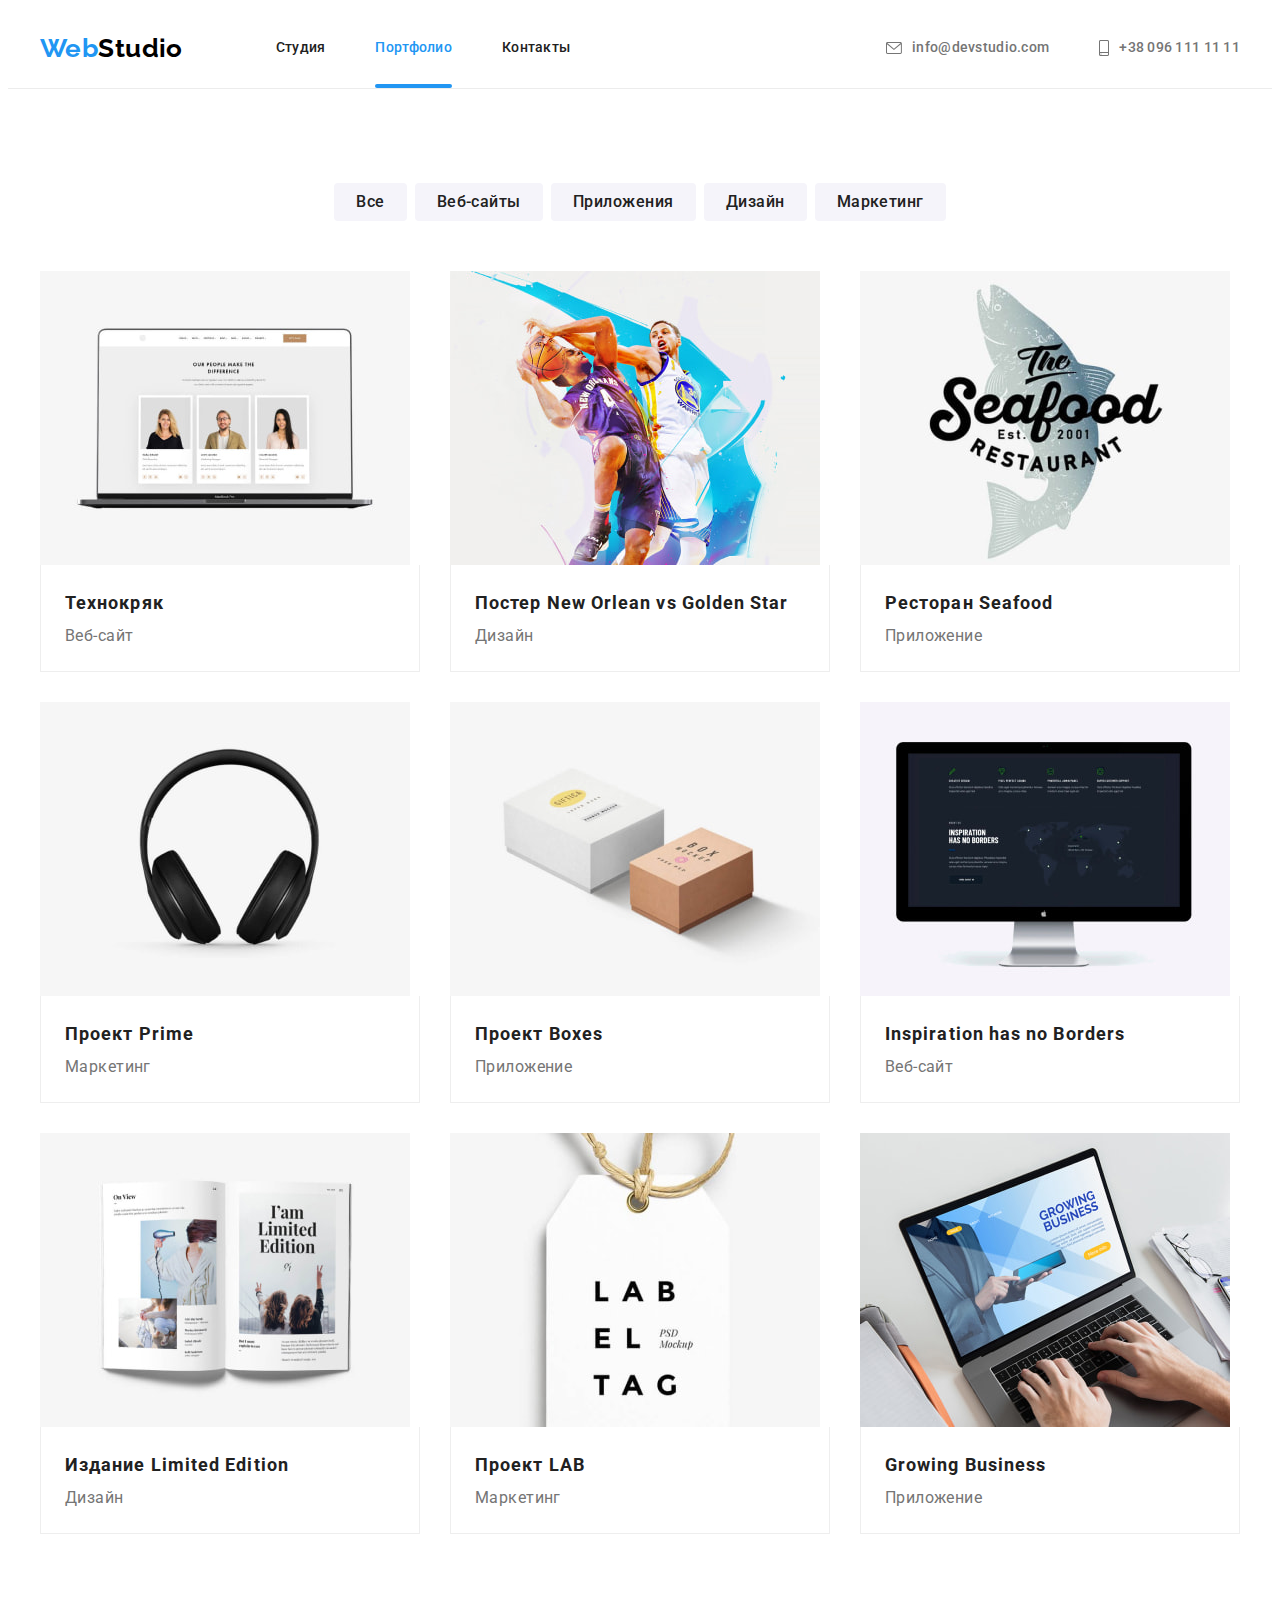
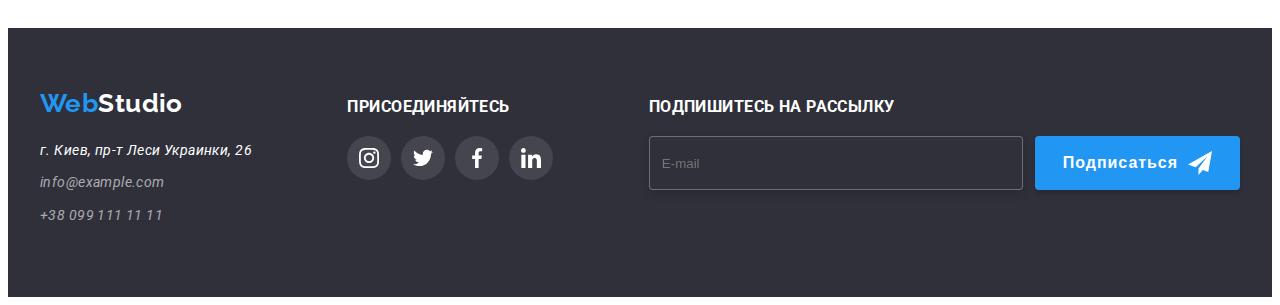
==== portfolio.html @ 922893bd "Initial commit" ====
<!DOCTYPE html>
<html lang="ru">
  <head>
    <meta charset="UTF-8" />
    <meta http-equiv="X-UA-Compatible" content="IE=edge" />
    <meta name="viewport" content="width=device-width, initial-scale=1.0" />
    <title>Портфолио</title>
    <link rel="preconnect" href="https://fonts.gstatic.com" />
    <link
      href="https://fonts.googleapis.com/css2?family=Raleway:wght@700&family=Roboto:wght@400;500;700;900&display=swap"
      rel="stylesheet"
    />
    <link
      rel="stylesheet"
      href="https://cdnjs.cloudflare.com/ajax/libs/modern-normalize/1.0.0/modern-normalize.css"
      integrity="sha512-Zx6MlUMKSVJoQ+83OwhdILe8cSEsCzfqThJd7J/VA2UrK6Ctj85p+xzqfyuNXE5B1k25uUdmJ2OzItbBy9GHAQ=="
      crossorigin="anonymous"
    />
    <link rel="stylesheet" href="./css/styles.css" />
  </head>
  <body>
    <!-- "Шапка страницы" -->
    <header>
      <div class="container header-box">
        <!-- Логотип компании с ссылкой на главную страницу -->
        <a class="logo-header" href="./index.html"
          ><span class="logo accent">Web</span>Studio</a
        >

        <!-- Список ссылок для навигации по сайту -->
        <nav class="main-nav">
          <ul class="site-nav list">
            <li class="nav-item">
              <a class="link" href="./index.html">Студия</a>
            </li>

            <li class="nav-item">
              <a class="link current" href="./portfolio.html">Портфолио</a>
            </li>

            <li class="nav-item"><a class="link" href="">Контакты</a></li>
          </ul>
        </nav>

        <!-- Контактные данные -->
        <div class="contacts-list">
          <a class="contacts link" href="mailto:info@devstudio.com">
            <svg class="icon-envelope">
              <use href="./img/icons.svg#envelope"></use>
            </svg>
            info@devstudio.com
          </a>
          <a class="contacts link" href="tel:+380961111111">
            <svg class="icon-smartphone">
              <use href="./img/icons.svg#smartphone"></use>
            </svg>
            +38 096 111 11 11
          </a>
        </div>
      </div>
    </header>
    <main>
      <section class="section">
        <div class="container">
          <!-- Кнопки фильтра работ -->
          <ul class="filter-button-list list">
            <li class="filter-button-item">
              <button class="filter-button" type="button">Все</button>
            </li>
            <li class="filter-button-item">
              <button class="filter-button" type="button">Веб-сайты</button>
            </li>
            <li class="filter-button-item">
              <button class="filter-button" type="button">Приложения</button>
            </li>
            <li class="filter-button-item">
              <button class="filter-button" type="button">Дизайн</button>
            </li>
            <li class="filter-button-item">
              <button class="filter-button" type="button">Маркетинг</button>
            </li>
          </ul>

          <!-- Примеры работ -->
          <ul class="example-list list">
            <li class="example-card">
              <a href="./" class="example-link">
                <div class="card-interactive">
                  <p class="card-text">
                    Технокряк это современная площадка распространения
                    коронавируса. Компании используют эту платформу для
                    цифрового шпионажа и атак на защищённые сервера конкурентов.
                  </p>
                  <img
                    src="./img/portfolio/img1.jpg"
                    alt="Веб-сайт"
                    width="370"
                  />
                </div>
                <div class="card-content">
                  <h2 class="example-name">Технокряк</h2>
                  <p class="example-type">Веб-сайт</p>
                </div>
              </a>
            </li>

            <li class="example-card">
              <a href="./" class="example-link">
                <div class="card-interactive">
                  <p class="card-text">
                    Технокряк это современная площадка распространения
                    коронавируса. Компании используют эту платформу для
                    цифрового шпионажа и атак на защищённые сервера конкурентов.
                  </p>
                  <img
                    src="./img/portfolio/img2.jpg"
                    alt="Дизайн"
                    width="370"
                  />
                </div>
                <div class="card-content">
                  <h2 class="example-name">Постер New Orlean vs Golden Star</h2>
                  <p class="example-type">Дизайн</p>
                </div>
              </a>
            </li>

            <li class="example-card">
              <a href="./" class="example-link">
                <div class="card-interactive">
                  <p class="card-text">
                    Технокряк это современная площадка распространения
                    коронавируса. Компании используют эту платформу для
                    цифрового шпионажа и атак на защищённые сервера конкурентов.
                  </p>
                  <img
                    src="./img/portfolio/img3.jpg"
                    alt="Приложение"
                    width="370"
                  />
                </div>
                <div class="card-content">
                  <h2 class="example-name">Ресторан Seafood</h2>
                  <p class="example-type">Приложение</p>
                </div>
              </a>
            </li>

            <li class="example-card">
              <a href="./" class="example-link">
                <div class="card-interactive">
                  <p class="card-text">
                    Технокряк это современная площадка распространения
                    коронавируса. Компании используют эту платформу для
                    цифрового шпионажа и атак на защищённые сервера конкурентов.
                  </p>
                  <img
                    src="./img/portfolio/img4.jpg"
                    alt="Маркетинг"
                    width="370"
                  />
                </div>
                <div class="card-content">
                  <h2 class="example-name">Проект Prime</h2>
                  <p class="example-type">Маркетинг</p>
                </div>
              </a>
            </li>

            <li class="example-card">
              <a href="./" class="example-link">
                <div class="card-interactive">
                  <p class="card-text">
                    Технокряк это современная площадка распространения
                    коронавируса. Компании используют эту платформу для
                    цифрового шпионажа и атак на защищённые сервера конкурентов.
                  </p>
                  <img
                    src="./img/portfolio/img5.jpg"
                    alt="Приложение"
                    width="370"
                  />
                </div>
                <div class="card-content">
                  <h2 class="example-name">Проект Boxes</h2>
                  <p class="example-type">Приложение</p>
                </div>
              </a>
            </li>

            <li class="example-card">
              <a href="./" class="example-link">
                <div class="card-interactive">
                  <p class="card-text">
                    Технокряк это современная площадка распространения
                    коронавируса. Компании используют эту платформу для
                    цифрового шпионажа и атак на защищённые сервера конкурентов.
                  </p>
                  <img
                    src="./img/portfolio/img6.jpg"
                    alt="Веб-сайт"
                    width="370"
                  />
                </div>
                <div class="card-content">
                  <h2 class="example-name">Inspiration has no Borders</h2>
                  <p class="example-type">Веб-сайт</p>
                </div>
              </a>
            </li>

            <li class="example-card">
              <a href="./" class="example-link">
                <div class="card-interactive">
                  <p class="card-text">
                    Технокряк это современная площадка распространения
                    коронавируса. Компании используют эту платформу для
                    цифрового шпионажа и атак на защищённые сервера конкурентов.
                  </p>
                  <img
                    src="./img/portfolio/img7.jpg"
                    alt="Дизайн"
                    width="370"
                  />
                </div>
                <div class="card-content">
                  <h2 class="example-name">Издание Limited Edition</h2>
                  <p class="example-type">Дизайн</p>
                </div>
              </a>
            </li>

            <li class="example-card">
              <a href="./" class="example-link">
                <div class="card-interactive">
                  <p class="card-text">
                    Технокряк это современная площадка распространения
                    коронавируса. Компании используют эту платформу для
                    цифрового шпионажа и атак на защищённые сервера конкурентов.
                  </p>
                  <img
                    src="./img/portfolio/img8.jpg"
                    alt="Маркетинг"
                    width="370"
                  />
                </div>
                <div class="card-content">
                  <h2 class="example-name">Проект LAB</h2>
                  <p class="example-type">Маркетинг</p>
                </div>
              </a>
            </li>

            <li class="example-card">
              <a href="./" class="example-link">
                <div class="card-interactive">
                  <p class="card-text">
                    Технокряк это современная площадка распространения
                    коронавируса. Компании используют эту платформу для
                    цифрового шпионажа и атак на защищённые сервера конкурентов.
                  </p>
                  <img
                    src="./img/portfolio/img9.jpg"
                    alt="Приложение"
                    width="370"
                  />
                </div>
                <div class="card-content">
                  <h2 class="example-name">Growing Business</h2>
                  <p class="example-type">Приложение</p>
                </div>
              </a>
            </li>
          </ul>
        </div>
      </section>
    </main>
    <footer class="footer-section">
      <div class="container footer-flex">
        <div class="about-us">
          <!-- Логотип компании с ссылкой на главную страницу -->
          <a class="logo-footer" href="/"
            ><span class="accent">Web</span>Studio</a
          >
          <!-- Адресс компании -->
          <address>
            <p class="footer-address">г. Киев, пр-т Леси Украинки, 26</p>
            <a class="footer-contacts link" href="mailto:info@example.com"
              >info@example.com</a
            >
            <a class="footer-contacts link" href="tel:+380991111111"
              >+38 099 111 11 11</a
            >
          </address>
        </div>
        <div class="join-us">
          <h3 class="footer-titles">Присоединяйтесь</h3>
          <ul class="social-contact list">
            <li class="social-contact-item">
              <a
                class="icon-join link"
                href="https://instagram.com"
                target="_blank"
              >
                <svg class="icon-social" width="20" height="20">
                  <use href="./img/icons.svg#instagram"></use>
                </svg>
              </a>
            </li>

            <li class="social-contact-item">
              <a
                class="icon-join link"
                href="https://twitter.com"
                target="_blank"
              >
                <svg class="icon-social" width="20" height="20">
                  <use href="./img/icons.svg#twitter"></use>
                </svg>
              </a>
            </li>

            <li class="social-contact-item">
              <a
                class="icon-join link"
                href="https://facebook.com"
                target="_blank"
              >
                <svg class="icon-social" width="20" height="20">
                  <use href="./img/icons.svg#facebook"></use>
                </svg>
              </a>
            </li>

            <li class="social-contact-item">
              <a
                class="icon-join link"
                href="https://linkedin.com"
                target="_blank"
              >
                <svg class="icon-social" width="20" height="20">
                  <use href="./img/icons.svg#linkedin"></use>
                </svg>
              </a>
            </li>
          </ul>
        </div>
        <div class="subscription">
          <h3 class="footer-titles">Подпишитесь на рассылку</h3>
          <form class="subscription-form" action="submit">
            <label class="subscription-label">
              <input
                class="subscription-input"
                type="email"
                name="subscription"
                placeholder="E-mail"
              />
            </label>
            <button class="subscription-btn" type="submit">
              Подписаться
              <svg class="subscription-btn-icon" width="24" height="24">
                <use href="./img/icons.svg#send"></use>
              </svg>
            </button>
          </form>
        </div>
      </div>
    </footer>
  </body>
</html>
---- css/styles.css ----
:root {
  --primary-text-color: #757575;
  --secondary-text-color: #212121;
  --main-white-color: #ffffff;
  --main-accent-color: #2196f3;
  --grey-color: #f5f4fa;
  --main-icon-color: #afb1b8;
}

* h1,
h2,
h3,
h4,
h5,
h6,
p,
ul {
  margin: 0;
  padding: 0;
}

img {
  display: block;
  max-width: 100%;
  height: auto;
}

header {
  border-bottom: 1px solid #ececec;
}

body {
  background-color: var(--main-white-color);
  color: var(--primary-text-color);

  font-family: Roboto, sans-serif;
  font-size: 14px;
  line-height: 1.71;
  letter-spacing: 0.03em;
}

.list {
  list-style: none;
}

/* Standart section paddings */
.section {
  padding-top: 94px;
  padding-bottom: 94px;
}

/* Container */

.container {
  margin-left: auto;
  margin-right: auto;
  width: 1200px;
  padding-left: 15px;
  padding-right: 15px;
}

.container.header-box {
  display: flex;
  flex-wrap: wrap;
}

/* Logo */
.logo-header {
  align-self: center;

  color: #000000;
  font-family: Raleway, sans-serif;
  font-weight: 700;
  font-size: 26px;
  line-height: 1.19;

  text-decoration: none;
}
.accent {
  color: var(--main-accent-color);
}

/* Navigation section */
.site-nav .link.current {
  color: var(--main-accent-color);
}

.nav-item {
  position: relative;
}

.current::after {
  content: "";
  position: absolute;
  bottom: 0;
  left: 0;

  width: 100%;
  height: 4px;
  border-radius: 2px;
  background-color: var(--main-accent-color);
}

.main-nav {
  margin-left: 93px;
  align-self: center;
}

.site-nav {
  display: flex;
}

.site-nav .link {
  display: inline-block;
  padding-top: 32px;
  padding-bottom: 32px;

  color: var(--secondary-text-color);
  font-weight: 500;
  line-height: 1.14;
  letter-spacing: 0.02em;
  text-decoration: none;

  transition: color 250ms cubic-bezier(0.4, 0, 0.2, 1);
}

.nav-item:nth-child(-n + 2) {
  margin-right: 50px;
}

.contacts-list {
  display: inline-flex;
  align-self: center;
  margin-left: auto;
}

.contacts-list .link + .link {
  margin-left: 50px;
}

.contacts {
  display: inline-flex;
  align-items: center;

  color: var(--primary-text-color);
  font-weight: 500;
  line-height: 1.14;
  letter-spacing: 0.02em;

  text-decoration: none;

  transition: color 250ms cubic-bezier(0.4, 0, 0.2, 1);
}

.link:hover,
.link:focus {
  color: var(--main-accent-color);
}

.icon-envelope {
  height: 12px;
  width: 16px;
  margin-right: 10px;
  fill: currentColor;
}

.icon-envelope:hover,
.icon-envelope:focus {
  fill: currentColor;
}

.icon-smartphone {
  height: 16px;
  width: 10px;
  margin-right: 10px;
  fill: currentColor;
}

.icon-smartphone:hover,
.icon-smartphone:focus {
  fill: currentColor;
}

/* Герой */
.hero {
  background-color: #2f303a;
  text-align: center;
  padding-top: 200px;
  padding-bottom: 200px;
  margin-left: auto;
  margin-right: auto;

  background-repeat: no-repeat;
  background-position: center;
  width: 1600px;
  height: 600px;
  background-image: linear-gradient(
      to right,
      rgba(47, 48, 58, 0.4),
      rgba(47, 48, 58, 0.4)
    ),
    url(../img/hero.jpg);
}

.hero-title {
  color: var(--main-white-color);
  font-weight: 900;
  font-size: 44px;
  line-height: 1.36;
  letter-spacing: 0.06em;
  text-transform: uppercase;
}

.hero-button {
  margin-top: 30px;
  padding: 10px 32px;
  border-radius: 4px;
  border-style: hidden;

  font-family: Roboto, sans-serif;
  background-color: var(--main-accent-color);
  color: var(--main-white-color);
  font-weight: 700;
  font-size: 16px;
  line-height: 1.87;
  letter-spacing: 0.06em;

  transition: color 250ms cubic-bezier(0.4, 0, 0.2, 1);
}

.hero-button:hover,
.hero-button:focus {
  color: #000000;
  cursor: pointer;
}

/* Особенности */

.icon-features {
  display: block;
  padding: 25px 100px;
  margin-bottom: 30px;
  width: 270px;
  height: 120px;
  background-color: var(--grey-color);
  border-radius: 4px;
}

.features-list.list {
  display: flex;
}

.features-item {
  width: 270px;
}

.features-item:not(:nth-child(4n)) {
  margin-right: 30px;
}

.features-title {
  margin-bottom: 10px;
  color: var(--secondary-text-color);
  font-weight: 700;
  line-height: 1.14;
  text-transform: uppercase;
}

/* Чем мы занимаемся */

.our-work-section {
  padding-top: 0;
}

.secondary-titles {
  margin-bottom: 50px;
  color: var(--secondary-text-color);
  font-weight: 700;
  font-size: 36px;
  line-height: 1.17;

  text-align: center;
}

.our-work-list {
  display: flex;
  justify-content: center;
}

.our-work-item:not(:nth-child(3n)) {
  margin-right: 30px;
}

.our-work-item {
  position: relative;
}

.our-work-title {
  position: absolute;
  bottom: 0;
  left: 0;

  padding: 27px 0;
  width: 100%;
  height: 70px;
  background: rgba(47, 48, 58, 0.8);

  font-weight: 700;
  line-height: 1.14;
  text-align: center;
  text-transform: uppercase;
  color: var(--main-white-color);
}

/* Наша команда */

.our-team-section {
  background-color: #f5f4fa;
}

.our-team-title {
  margin-bottom: 50px;
}

.our-team-list.list {
  display: flex;
  flex-wrap: wrap;
}

.our-team-item {
  background-color: var(--main-white-color);
  padding-bottom: 30px;
  border-radius: 4px;

  box-shadow: 0px 1px 3px rgba(0, 0, 0, 0.12), 0px 1px 1px rgba(0, 0, 0, 0.14),
    0px 2px 1px rgba(0, 0, 0, 0.2);
  border-radius: 0px 0px 4px 4px;
}

.our-team-item:nth-child(-n + 3) {
  margin-right: 30px;
}

.our-team-name {
  margin-top: 30px;
  margin-bottom: 10px;

  color: var(--secondary-text-color);
  font-weight: 500;
  font-size: 16px;
  line-height: 1.19;

  text-align: center;
}

.our-team-position {
  margin-bottom: 16px;

  font-size: 16px;
  line-height: 1.19;

  text-align: center;
}

.social-contact.list {
  display: flex;
  justify-content: center;
}

.social-contact-item:nth-child(-n + 3) {
  margin-right: 10px;
}

.link-icon {
  display: flex;
  justify-content: center;
  align-items: center;

  fill: var(--main-icon-color);
  height: 44px;
  width: 44px;
  border-radius: 50%;
  border: hidden;

  transition: background-color 250ms cubic-bezier(0.4, 0, 0.2, 1),
    fill 250ms cubic-bezier(0.4, 0, 0.2, 1);
}

.link-icon:hover,
.link-icon:focus {
  background-color: var(--main-accent-color);
  fill: var(--main-white-color);
}

/* Our clients section */
.clients.list {
  display: flex;
}

.company-item:nth-child(-n + 5) {
  margin-right: 30px;
}

.company.link {
  display: flex;
  justify-content: center;
  align-items: center;

  width: 170px;
  height: 72px;
  fill: var(--main-icon-color);

  border: 1px solid var(--main-icon-color);
  border-radius: 4px;

  transition: border-color 250ms cubic-bezier(0.4, 0, 0.2, 1),
    fill 250ms cubic-bezier(0.4, 0, 0.2, 1);
}

.company.link:hover,
.company.link:focus {
  border-color: var(--main-accent-color);
  fill: var(--main-accent-color);
}

/* Footer section */

footer {
  background-color: #2f303a;
}

.footer-section {
  padding-top: 60px;
  padding-bottom: 60px;
}

.footer-flex {
  display: flex;
  justify-content: space-between;
  align-items: baseline;
}

.logo-footer {
  display: block;
  margin-bottom: 20px;

  color: var(--main-white-color);
  font-family: Raleway;
  font-weight: 700;
  font-size: 26px;
  line-height: 1.19;

  text-decoration: none;
}

.footer-address {
  display: inline-block;
  margin-bottom: 9px;

  color: var(--main-white-color);
}

.footer-contacts {
  display: block;
  margin-bottom: 9px;
  color: rgba(255, 255, 255, 0.6);
  text-decoration: none;
}

.footer-contacts:hover,
.footer-contacts:focus {
  color: var(--main-white-color);
}

/* JOIN US SECTION */

.footer-titles {
  margin-bottom: 20px;

  font-weight: 700;
  line-height: 1.14;
  text-transform: uppercase;

  color: var(--main-white-color);
}

.icon-join {
  display: flex;
  justify-content: center;
  align-items: center;

  fill: var(--main-white-color);
  background-color: rgba(255, 255, 255, 0.1);
  width: 44px;
  height: 44px;
  border-radius: 50%;
  border: hidden;

  transition: background-color 250ms cubic-bezier(0.4, 0, 0.2, 1);
}

.icon-join:hover,
.icon-join:focus {
  background-color: var(--main-accent-color);
}

/* SUBSCRIPTION SECTION */

.subscription-form {
  display: flex;
}

.subscription-input {
  margin-right: 12px;
  padding-left: 12px;
  background-color: #2f303a;
  border: 1px solid rgba(255, 255, 255, 0.3);
  filter: drop-shadow(0px 4px 4px rgba(0, 0, 0, 0.15));
  border-radius: 4px;
  width: 358px;
  height: 50px;
  color: var(--main-white-color);
}

.subscription-btn {
  background-color: var(--main-accent-color);
  padding: 10px 28px;

  box-shadow: 0px 4px 4px rgba(0, 0, 0, 0.15);
  border-radius: 4px;
  border: none;

  font-weight: 700;
  font-size: 16px;
  line-height: 1.87;

  display: flex;
  align-items: center;
  text-align: center;
  letter-spacing: 0.06em;
  color: var(--main-white-color);
  cursor: pointer;
}

.subscription-btn-icon {
  margin-left: 10px;
}

/* BACKDROP */

.backdrop.is-hidden {
  visibility: hidden;
  opacity: 0;
  pointer-events: none;
}

.backdrop {
  position: fixed;
  top: 0;
  left: 0;
  width: 100%;
  height: 100%;
  background-color: rgba(0, 0, 0, 0.2);
  transition: opacity 250ms linear;
}

.modal {
  position: absolute;
  top: 50%;
  left: 50%;
  transform: translate(-50%, -50%) scale(1);
  transition: transform 250ms linear;

  min-width: 528px;
  min-height: 581px;
  background-color: var(--main-white-color);

  padding: 40px;
}

.backdrop.is-hidden .modal {
  transform: translate(-50%, -50%) scale(0.4);
}

.form-title {
  color: var(--secondary-text-color);
  font-weight: 700;
  font-size: 20px;
  line-height: 1.15;
  text-align: center;
  margin-bottom: 12px;
}

/* CLOSE ICON */
.modal-close {
  position: absolute;
  right: 8px;
  top: 8px;

  padding: 0;
  display: block;
  box-sizing: border-box;
  width: 30px;
  height: 30px;

  border: 1px solid rgba(0, 0, 0, 0.1);
  border-radius: 50%;
  background-color: var(--main-white-color);
  cursor: pointer;
}

.icon-close {
  display: inline-flex;
  position: relative;
  width: 18px;
  height: 18px;
  top: 2px;
}

.modal-close:focus .icon-close,
.modal-close:hover .icon-close {
  fill: var(--main-accent-color);
  transition: fill 250ms cubic-bezier(0.4, 0, 0.2, 1);
}

/* FORM FIELDS */
.form-field {
  margin-bottom: 20px;
}

.form-input {
  position: relative;
}

.form-label {
  display: block;
  margin-bottom: 4px;

  font-size: 12px;
  line-height: 1.17;

  letter-spacing: 0.01em;
}

.form-icon {
  position: absolute;
  width: 18px;
  height: 18px;
  top: 50%;
  left: 12px;
  transform: translateY(-50%);
  fill: var(--secondary-text-color);
  transition: fill 250ms cubic-bezier(0.4, 0, 0.2, 1);
}

.form-input > .input {
  width: 100%;
  height: 40px;
  padding-left: 42px;
  border: 1px solid rgba(33, 33, 33, 0.2);
  box-sizing: border-box;
  border-radius: 4px;
  transition: border 250ms cubic-bezier(0.4, 0, 0.2, 1);
}

.form-input > .input:focus-within {
  border: 1px solid var(--main-accent-color);
  outline: none;
}

.form-input:focus-within .form-icon {
  fill: var(--main-accent-color);
}

.comment-input {
  resize: none;
  border: 1px solid rgba(33, 33, 33, 0.2);
  box-sizing: border-box;
  border-radius: 4px;
  padding: 12px 16px;
  transition: border 250ms cubic-bezier(0.4, 0, 0.2, 1);
}

.comment-input:focus-within {
  border: 1px solid var(--main-accent-color);
  outline: none;
}

/* AGREEMENT FIELD */

.agreement-link {
  color: var(--main-accent-color);
}

.agreement-field {
  position: relative;
  margin-bottom: 30px;
  padding-left: 42px;
}

.agreement-label {
  position: relative;
}

.agreement-input {
  position: absolute;
  overflow: hidden;
  clip: rect(0 0 0 0);
  width: 16px;
  height: 15px;
}

.agreement-icon {
  display: block;
  box-sizing: border-box;
  position: absolute;
  top: 0;
  left: -25px;
  fill: var(--main-white-color);
  stroke: var(--main-white-color);
  width: 16px;
  height: 15px;
  border: 2px solid var(--secondary-text-color);
  border-radius: 4px;
  transition: border-color 250ms cubic-bezier(0.4, 0, 0.2, 1),
    background-color 250ms cubic-bezier(0.4, 0, 0.2, 1);
}

.agreement-input:checked + .agreement-icon {
  border-color: var(--main-accent-color);
  background-color: var(--main-accent-color);
}

/* SUBMIT BUTTON */
.submit {
  padding: 10px 55px;
  font-weight: bold;
  font-size: 16px;
  line-height: 1.87;
  color: var(--main-white-color);
  background-color: var(--main-accent-color);
  cursor: pointer;

  display: flex;
  align-items: center;
  text-align: center;
  letter-spacing: 0.06em;

  box-shadow: 0px 4px 4px rgba(0, 0, 0, 0.15);
  border-radius: 4px;
  border: hidden;
}

.submit-btn {
  display: flex;
  justify-content: center;
}
/* -------------------------Страница портфолио------------------------------ */

/* Кнопки фильтра работ */

.filter-button-list {
  display: flex;
  justify-content: center;
  margin-bottom: 50px;
}

.filter-button {
  padding: 6px 22px;

  font-family: Roboto, sans-serif;
  color: var(--secondary-text-color);
  background-color: var(--grey-color);
  font-weight: 500;
  font-size: 16px;
  line-height: 1.62;
  letter-spacing: 0.03em;

  text-align: center;
  cursor: pointer;
  border-radius: 4px;
  border-style: hidden;

  transition: color 250ms cubic-bezier(0.4, 0, 0.2, 1),
    background-color 250ms cubic-bezier(0.4, 0, 0.2, 1),
    box-shadow 250ms cubic-bezier(0.4, 0, 0.2, 1);
}

.filter-button-item:not(:nth-child(5n)) {
  margin-right: 8px;
}

.filter-button:hover,
.filter-button:focus {
  color: var(--main-white-color);
  background-color: var(--main-accent-color);
  box-shadow: 0px 3px 1px rgba(0, 0, 0, 0.1), 0px 1px 2px rgba(0, 0, 0, 0.08),
    0px 2px 2px rgba(0, 0, 0, 0.12);
}

/* Примеры работ */

.example-list {
  display: flex;
  flex-wrap: wrap;

  margin-right: -30px;
  margin-bottom: -30px;
}

.example-card {
  flex-basis: calc(100% / 3 - 30px);

  margin-right: 30px;
  margin-bottom: 30px;

  transition: box-shadow 250ms cubic-bezier(0.4, 0, 0.2, 1);
}

.example-card:hover,
.example-card:focus {
  box-shadow: 0px 1px 1px rgba(0, 0, 0, 0.12), 0px 4px 4px rgba(0, 0, 0, 0.06),
    1px 4px 6px rgba(0, 0, 0, 0.16);
}

.example-card:hover .card-text,
.example-card:focus .card-text {
  transform: translateY(0);
}

.example-link {
  text-decoration: none;
}

.card-interactive {
  position: relative;
  bottom: 0;
  left: 0;

  overflow: hidden;
  opacity: 1;
}

.card-text {
  position: absolute;
  transform: translateY(100%);
  transition: transform 250ms cubic-bezier(0.4, 0, 0.2, 1);

  width: 100%;
  height: 100%;
  padding: 63px 24px;
  background-color: rgba(33, 150, 243, 0.9);

  font-size: 18px;
  line-height: 1.56;
  color: var(--main-white-color);
}

.card-content {
  padding: 20px 24px;
  border-right: 1px solid #eeeeee;
  border-left: 1px solid #eeeeee;
  border-bottom: 1px solid #eeeeee;
}

.example-name {
  color: var(--secondary-text-color);
  font-weight: 700;
  font-size: 18px;
  line-height: 2;
  letter-spacing: 0.06em;
}

.example-type {
  font-size: 16px;
  line-height: 1.87;
  color: var(--primary-text-color);
}
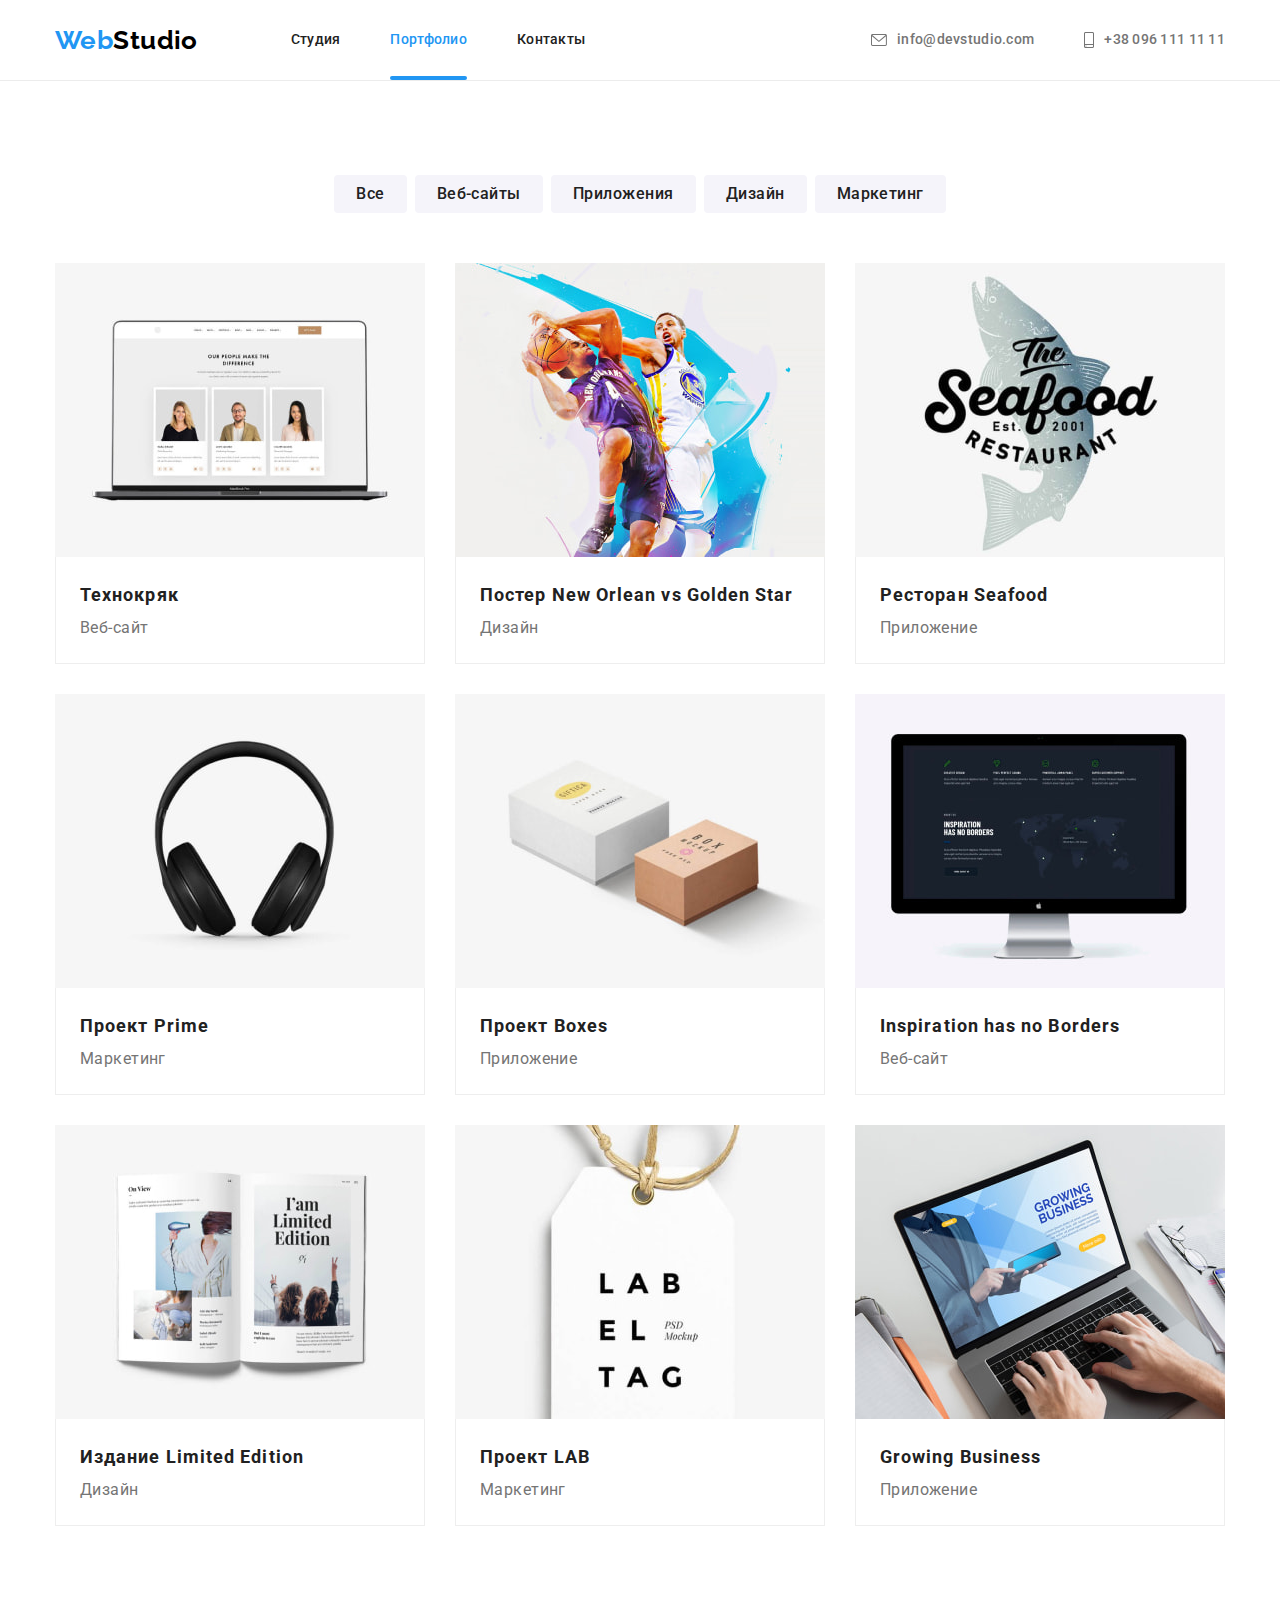
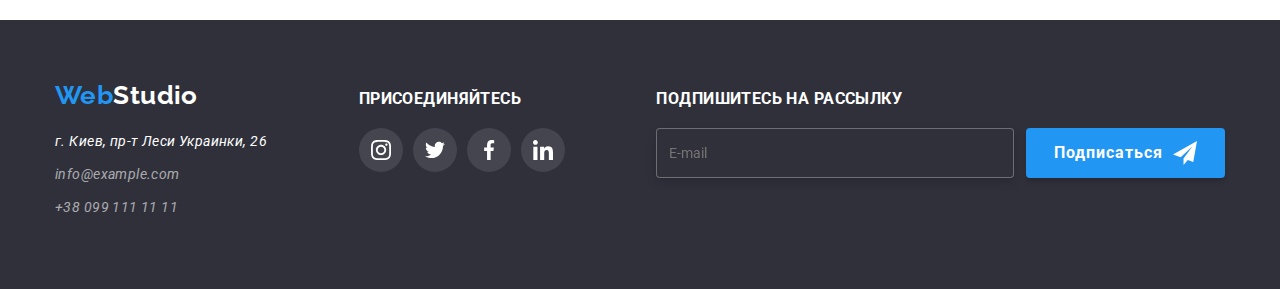
==== commit 52903163: "Add SASS preprocessor" ====
--- a/portfolio.html
+++ b/portfolio.html
@@ -5,53 +5,48 @@
     <meta http-equiv="X-UA-Compatible" content="IE=edge" />
     <meta name="viewport" content="width=device-width, initial-scale=1.0" />
     <title>Портфолио</title>
-    <link rel="preconnect" href="https://fonts.gstatic.com" />
-    <link
-      href="https://fonts.googleapis.com/css2?family=Raleway:wght@700&family=Roboto:wght@400;500;700;900&display=swap"
-      rel="stylesheet"
-    />
-    <link
-      rel="stylesheet"
-      href="https://cdnjs.cloudflare.com/ajax/libs/modern-normalize/1.0.0/modern-normalize.css"
-      integrity="sha512-Zx6MlUMKSVJoQ+83OwhdILe8cSEsCzfqThJd7J/VA2UrK6Ctj85p+xzqfyuNXE5B1k25uUdmJ2OzItbBy9GHAQ=="
-      crossorigin="anonymous"
-    />
-    <link rel="stylesheet" href="./css/styles.css" />
+    <link rel="stylesheet" href="./css/main.min.css" />
   </head>
   <body>
-    <!-- "Шапка страницы" -->
-    <header>
-      <div class="container header-box">
-        <!-- Логотип компании с ссылкой на главную страницу -->
-        <a class="logo-header" href="./index.html"
-          ><span class="logo accent">Web</span>Studio</a
+    <!-- Header section -->
+    <header class="header">
+      <div class="container header__container">
+        <!-- Our company Logo with url to main page -->
+        <a class="logo" href="./index.html"
+          ><span class="logo__accent">Web</span>Studio</a
         >
 
-        <!-- Список ссылок для навигации по сайту -->
+        <!-- Main site navigation -->
         <nav class="main-nav">
-          <ul class="site-nav list">
-            <li class="nav-item">
-              <a class="link" href="./index.html">Студия</a>
-            </li>
-
-            <li class="nav-item">
-              <a class="link current" href="./portfolio.html">Портфолио</a>
-            </li>
-
-            <li class="nav-item"><a class="link" href="">Контакты</a></li>
+          <ul class="site-nav">
+            <li class="site-nav__item">
+              <a class="site-nav__link" href="./index.html">Студия</a>
+            </li>
+
+            <li class="site-nav__item">
+              <a
+                class="site-nav__link site-nav__link--current"
+                href="./portfolio.html"
+                >Портфолио</a
+              >
+            </li>
+
+            <li class="site-nav__item">
+              <a class="site-nav__link" href="">Контакты</a>
+            </li>
           </ul>
         </nav>
 
-        <!-- Контактные данные -->
-        <div class="contacts-list">
-          <a class="contacts link" href="mailto:info@devstudio.com">
-            <svg class="icon-envelope">
+        <!-- E-mail and phone No. contacts -->
+        <div class="contacts">
+          <a class="contacts__link" href="mailto:info@devstudio.com">
+            <svg class="contacts__icon-envelope">
               <use href="./img/icons.svg#envelope"></use>
             </svg>
             info@devstudio.com
           </a>
-          <a class="contacts link" href="tel:+380961111111">
-            <svg class="icon-smartphone">
+          <a class="contacts__link" href="tel:+380961111111">
+            <svg class="contacts__icon-smartphone">
               <use href="./img/icons.svg#smartphone"></use>
             </svg>
             +38 096 111 11 11
@@ -62,31 +57,31 @@
     <main>
       <section class="section">
         <div class="container">
-          <!-- Кнопки фильтра работ -->
-          <ul class="filter-button-list list">
-            <li class="filter-button-item">
-              <button class="filter-button" type="button">Все</button>
-            </li>
-            <li class="filter-button-item">
-              <button class="filter-button" type="button">Веб-сайты</button>
-            </li>
-            <li class="filter-button-item">
-              <button class="filter-button" type="button">Приложения</button>
-            </li>
-            <li class="filter-button-item">
-              <button class="filter-button" type="button">Дизайн</button>
-            </li>
-            <li class="filter-button-item">
-              <button class="filter-button" type="button">Маркетинг</button>
+          <!-- Filter buttons -->
+          <ul class="filter">
+            <li class="filter__item">
+              <button class="filter__button" type="button">Все</button>
+            </li>
+            <li class="filter__item">
+              <button class="filter__button" type="button">Веб-сайты</button>
+            </li>
+            <li class="filter__item">
+              <button class="filter__button" type="button">Приложения</button>
+            </li>
+            <li class="filter__item">
+              <button class="filter__button" type="button">Дизайн</button>
+            </li>
+            <li class="filter__item">
+              <button class="filter__button" type="button">Маркетинг</button>
             </li>
           </ul>
 
-          <!-- Примеры работ -->
-          <ul class="example-list list">
-            <li class="example-card">
-              <a href="./" class="example-link">
-                <div class="card-interactive">
-                  <p class="card-text">
+          <!-- Work example-->
+          <ul class="example">
+            <li class="example__card">
+              <a href="./" class="example__link">
+                <div class="example__content">
+                  <p class="example__text">
                     Технокряк это современная площадка распространения
                     коронавируса. Компании используют эту платформу для
                     цифрового шпионажа и атак на защищённые сервера конкурентов.
@@ -97,17 +92,17 @@
                     width="370"
                   />
                 </div>
-                <div class="card-content">
-                  <h2 class="example-name">Технокряк</h2>
-                  <p class="example-type">Веб-сайт</p>
-                </div>
-              </a>
-            </li>
-
-            <li class="example-card">
-              <a href="./" class="example-link">
-                <div class="card-interactive">
-                  <p class="card-text">
+                <div class="example__description">
+                  <h2 class="example__name">Технокряк</h2>
+                  <p class="example__type">Веб-сайт</p>
+                </div>
+              </a>
+            </li>
+
+            <li class="example__card">
+              <a href="./" class="example__link">
+                <div class="example__content">
+                  <p class="example__text">
                     Технокряк это современная площадка распространения
                     коронавируса. Компании используют эту платформу для
                     цифрового шпионажа и атак на защищённые сервера конкурентов.
@@ -118,17 +113,19 @@
                     width="370"
                   />
                 </div>
-                <div class="card-content">
-                  <h2 class="example-name">Постер New Orlean vs Golden Star</h2>
-                  <p class="example-type">Дизайн</p>
-                </div>
-              </a>
-            </li>
-
-            <li class="example-card">
-              <a href="./" class="example-link">
-                <div class="card-interactive">
-                  <p class="card-text">
+                <div class="example__description">
+                  <h2 class="example__name">
+                    Постер New Orlean vs Golden Star
+                  </h2>
+                  <p class="example__type">Дизайн</p>
+                </div>
+              </a>
+            </li>
+
+            <li class="example__card">
+              <a href="./" class="example__link">
+                <div class="example__content">
+                  <p class="example__text">
                     Технокряк это современная площадка распространения
                     коронавируса. Компании используют эту платформу для
                     цифрового шпионажа и атак на защищённые сервера конкурентов.
@@ -139,17 +136,17 @@
                     width="370"
                   />
                 </div>
-                <div class="card-content">
-                  <h2 class="example-name">Ресторан Seafood</h2>
-                  <p class="example-type">Приложение</p>
-                </div>
-              </a>
-            </li>
-
-            <li class="example-card">
-              <a href="./" class="example-link">
-                <div class="card-interactive">
-                  <p class="card-text">
+                <div class="example__description">
+                  <h2 class="example__name">Ресторан Seafood</h2>
+                  <p class="example__type">Приложение</p>
+                </div>
+              </a>
+            </li>
+
+            <li class="example__card">
+              <a href="./" class="example__link">
+                <div class="example__content">
+                  <p class="example__text">
                     Технокряк это современная площадка распространения
                     коронавируса. Компании используют эту платформу для
                     цифрового шпионажа и атак на защищённые сервера конкурентов.
@@ -160,17 +157,17 @@
                     width="370"
                   />
                 </div>
-                <div class="card-content">
-                  <h2 class="example-name">Проект Prime</h2>
-                  <p class="example-type">Маркетинг</p>
-                </div>
-              </a>
-            </li>
-
-            <li class="example-card">
-              <a href="./" class="example-link">
-                <div class="card-interactive">
-                  <p class="card-text">
+                <div class="example__description">
+                  <h2 class="example__name">Проект Prime</h2>
+                  <p class="example__type">Маркетинг</p>
+                </div>
+              </a>
+            </li>
+
+            <li class="example__card">
+              <a href="./" class="example__link">
+                <div class="example__content">
+                  <p class="example__text">
                     Технокряк это современная площадка распространения
                     коронавируса. Компании используют эту платформу для
                     цифрового шпионажа и атак на защищённые сервера конкурентов.
@@ -181,17 +178,17 @@
                     width="370"
                   />
                 </div>
-                <div class="card-content">
-                  <h2 class="example-name">Проект Boxes</h2>
-                  <p class="example-type">Приложение</p>
-                </div>
-              </a>
-            </li>
-
-            <li class="example-card">
-              <a href="./" class="example-link">
-                <div class="card-interactive">
-                  <p class="card-text">
+                <div class="example__description">
+                  <h2 class="example__name">Проект Boxes</h2>
+                  <p class="example__type">Приложение</p>
+                </div>
+              </a>
+            </li>
+
+            <li class="example__card">
+              <a href="./" class="example__link">
+                <div class="example__content">
+                  <p class="example__text">
                     Технокряк это современная площадка распространения
                     коронавируса. Компании используют эту платформу для
                     цифрового шпионажа и атак на защищённые сервера конкурентов.
@@ -202,17 +199,17 @@
                     width="370"
                   />
                 </div>
-                <div class="card-content">
-                  <h2 class="example-name">Inspiration has no Borders</h2>
-                  <p class="example-type">Веб-сайт</p>
-                </div>
-              </a>
-            </li>
-
-            <li class="example-card">
-              <a href="./" class="example-link">
-                <div class="card-interactive">
-                  <p class="card-text">
+                <div class="example__description">
+                  <h2 class="example__name">Inspiration has no Borders</h2>
+                  <p class="example__type">Веб-сайт</p>
+                </div>
+              </a>
+            </li>
+
+            <li class="example__card">
+              <a href="./" class="example__link">
+                <div class="example__content">
+                  <p class="example__text">
                     Технокряк это современная площадка распространения
                     коронавируса. Компании используют эту платформу для
                     цифрового шпионажа и атак на защищённые сервера конкурентов.
@@ -223,17 +220,17 @@
                     width="370"
                   />
                 </div>
-                <div class="card-content">
-                  <h2 class="example-name">Издание Limited Edition</h2>
-                  <p class="example-type">Дизайн</p>
-                </div>
-              </a>
-            </li>
-
-            <li class="example-card">
-              <a href="./" class="example-link">
-                <div class="card-interactive">
-                  <p class="card-text">
+                <div class="example__description">
+                  <h2 class="example__name">Издание Limited Edition</h2>
+                  <p class="example__type">Дизайн</p>
+                </div>
+              </a>
+            </li>
+
+            <li class="example__card">
+              <a href="./" class="example__link">
+                <div class="example__content">
+                  <p class="example__text">
                     Технокряк это современная площадка распространения
                     коронавируса. Компании используют эту платформу для
                     цифрового шпионажа и атак на защищённые сервера конкурентов.
@@ -244,17 +241,17 @@
                     width="370"
                   />
                 </div>
-                <div class="card-content">
-                  <h2 class="example-name">Проект LAB</h2>
-                  <p class="example-type">Маркетинг</p>
-                </div>
-              </a>
-            </li>
-
-            <li class="example-card">
-              <a href="./" class="example-link">
-                <div class="card-interactive">
-                  <p class="card-text">
+                <div class="example__description">
+                  <h2 class="example__name">Проект LAB</h2>
+                  <p class="example__type">Маркетинг</p>
+                </div>
+              </a>
+            </li>
+
+            <li class="example__card">
+              <a href="./" class="example__link">
+                <div class="example__content">
+                  <p class="example__text">
                     Технокряк это современная площадка распространения
                     коронавируса. Компании используют эту платформу для
                     цифрового шпионажа и атак на защищённые сервера конкурентов.
@@ -265,9 +262,9 @@
                     width="370"
                   />
                 </div>
-                <div class="card-content">
-                  <h2 class="example-name">Growing Business</h2>
-                  <p class="example-type">Приложение</p>
+                <div class="example__description">
+                  <h2 class="example__name">Growing Business</h2>
+                  <p class="example__type">Приложение</p>
                 </div>
               </a>
             </li>
@@ -275,90 +272,93 @@
         </div>
       </section>
     </main>
-    <footer class="footer-section">
-      <div class="container footer-flex">
+    <footer class="footer">
+      <div class="container footer__container--flex">
+        <!-- About us section -->
         <div class="about-us">
-          <!-- Логотип компании с ссылкой на главную страницу -->
-          <a class="logo-footer" href="/"
-            ><span class="accent">Web</span>Studio</a
+          <!-- Footer logo -->
+          <a class="logo__footer logo" href="/"
+            ><span class="logo__accent">Web</span>Studio</a
           >
-          <!-- Адресс компании -->
-          <address>
-            <p class="footer-address">г. Киев, пр-т Леси Украинки, 26</p>
-            <a class="footer-contacts link" href="mailto:info@example.com"
+          <!-- Our address and contacts-->
+          <address class="address">
+            <p class="address__location">г. Киев, пр-т Леси Украинки, 26</p>
+            <a class="address__contacts link" href="mailto:info@example.com"
               >info@example.com</a
             >
-            <a class="footer-contacts link" href="tel:+380991111111"
+            <a class="address__contacts link" href="tel:+380991111111"
               >+38 099 111 11 11</a
             >
           </address>
         </div>
+        <!-- Join us column -->
         <div class="join-us">
           <h3 class="footer-titles">Присоединяйтесь</h3>
-          <ul class="social-contact list">
-            <li class="social-contact-item">
-              <a
-                class="icon-join link"
+          <ul class="social-contacts list">
+            <li class="social-contacts__item">
+              <a
+                class="social-contacts__link link"
                 href="https://instagram.com"
                 target="_blank"
               >
-                <svg class="icon-social" width="20" height="20">
+                <svg class="social-contacts__icon" width="20" height="20">
                   <use href="./img/icons.svg#instagram"></use>
                 </svg>
               </a>
             </li>
 
-            <li class="social-contact-item">
-              <a
-                class="icon-join link"
+            <li class="social-contacts__item">
+              <a
+                class="social-contacts__link link"
                 href="https://twitter.com"
                 target="_blank"
               >
-                <svg class="icon-social" width="20" height="20">
+                <svg class="social-contacts__icon" width="20" height="20">
                   <use href="./img/icons.svg#twitter"></use>
                 </svg>
               </a>
             </li>
 
-            <li class="social-contact-item">
-              <a
-                class="icon-join link"
+            <li class="social-contacts__item">
+              <a
+                class="social-contacts__link link"
                 href="https://facebook.com"
                 target="_blank"
               >
-                <svg class="icon-social" width="20" height="20">
+                <svg class="social-contacts__icon" width="20" height="20">
                   <use href="./img/icons.svg#facebook"></use>
                 </svg>
               </a>
             </li>
 
-            <li class="social-contact-item">
-              <a
-                class="icon-join link"
+            <li class="social-contacts__item">
+              <a
+                class="social-contacts__link link"
                 href="https://linkedin.com"
                 target="_blank"
               >
-                <svg class="icon-social" width="20" height="20">
+                <svg class="social-contacts__icon" width="20" height="20">
                   <use href="./img/icons.svg#linkedin"></use>
                 </svg>
               </a>
             </li>
           </ul>
         </div>
+        <!-- Subscription column -->
         <div class="subscription">
           <h3 class="footer-titles">Подпишитесь на рассылку</h3>
           <form class="subscription-form" action="submit">
-            <label class="subscription-label">
+            <label class="subscription-form__label">
               <input
-                class="subscription-input"
+                class="subscription-form__input"
                 type="email"
                 name="subscription"
                 placeholder="E-mail"
               />
             </label>
-            <button class="subscription-btn" type="submit">
+            <button class="subscription-button" type="submit">
               Подписаться
-              <svg class="subscription-btn-icon" width="24" height="24">
+              <svg class="subscription-button__icon" width="24" height="24">
                 <use href="./img/icons.svg#send"></use>
               </svg>
             </button>
--- a/css/main.min.css
+++ b/css/main.min.css
@@ -0,0 +1 @@
+@import"https://fonts.googleapis.com/css2?family=Raleway:wght@700&family=Roboto:wght@400;500;700;900&display=swap";/*! modern-normalize v1.0.0 | MIT License | https://github.com/sindresorhus/modern-normalize */*,*::before,*::after{-webkit-box-sizing:border-box;box-sizing:border-box}:root{-moz-tab-size:4;-o-tab-size:4;tab-size:4}html{line-height:1.15;-webkit-text-size-adjust:100%}body{margin:0}body{font-family:system-ui,-apple-system,"Segoe UI",Roboto,Helvetica,Arial,sans-serif,"Apple Color Emoji","Segoe UI Emoji"}hr{height:0;color:inherit}abbr[title]{-webkit-text-decoration:underline dotted;text-decoration:underline dotted}b,strong{font-weight:bolder}code,kbd,samp,pre{font-family:ui-monospace,SFMono-Regular,Consolas,"Liberation Mono",Menlo,monospace;font-size:1em}small{font-size:80%}sub,sup{font-size:75%;line-height:0;position:relative;vertical-align:baseline}sub{bottom:-0.25em}sup{top:-0.5em}table{text-indent:0;border-color:inherit}button,input,optgroup,select,textarea{font-family:inherit;font-size:100%;line-height:1.15;margin:0}button,select{text-transform:none}button,[type=button],[type=reset],[type=submit]{-webkit-appearance:button}::-moz-focus-inner{border-style:none;padding:0}:-moz-focusring{outline:1px dotted ButtonText}:-moz-ui-invalid{box-shadow:none}legend{padding:0}progress{vertical-align:baseline}::-webkit-inner-spin-button,::-webkit-outer-spin-button{height:auto}[type=search]{-webkit-appearance:textfield;outline-offset:-2px}::-webkit-search-decoration{-webkit-appearance:none}::-webkit-file-upload-button{-webkit-appearance:button;font:inherit}summary{display:list-item}* h1,h2,h3,h4,h5,h6,p,ul{margin:0;padding:0}img{display:block;max-width:100%;height:auto}body{background-color:#fff;color:#757575;font-family:Roboto,sans-serif;font-size:14px;line-height:1.71;letter-spacing:.03em}.example,.filter,.social-contacts,.clients,.social-contact,.our-team__list,.services,.features,.site-nav{list-style:none}.section{padding-top:94px;padding-bottom:94px}.container{margin-left:auto;margin-right:auto;width:1200px;padding-left:15px;padding-right:15px}.header{border-bottom:1px solid #ececec}.header__container{display:-webkit-box;display:-ms-flexbox;display:flex;-ms-flex-wrap:wrap;flex-wrap:wrap}.logo{-ms-flex-item-align:center;align-self:center;color:#000;font-family:Raleway,sans-serif;font-weight:700;font-size:26px;line-height:1.19;text-decoration:none}.logo__accent{color:#2196f3}.main-nav{margin-left:93px;-ms-flex-item-align:center;align-self:center}.site-nav{display:-webkit-box;display:-ms-flexbox;display:flex}.site-nav__item{position:relative}.site-nav__item:not(:last-child){margin-right:50px}.site-nav__link{display:inline-block;padding-top:32px;padding-bottom:32px;color:#212121;font-weight:500;line-height:1.14;letter-spacing:.02em;text-decoration:none;-webkit-transition:color 250ms cubic-bezier(0.4, 0, 0.2, 1);transition:color 250ms cubic-bezier(0.4, 0, 0.2, 1)}.site-nav__link:hover,.site-nav__link:focus{color:#2196f3}.site-nav__link--current{color:#2196f3}.site-nav__link--current::after{content:"";position:absolute;bottom:0;left:0;width:100%;height:4px;border-radius:2px;background-color:#2196f3}.contacts{display:-webkit-inline-box;display:-ms-inline-flexbox;display:inline-flex;-ms-flex-item-align:center;align-self:center;margin-left:auto}.contacts__link{display:-webkit-inline-box;display:-ms-inline-flexbox;display:inline-flex;-webkit-box-align:center;-ms-flex-align:center;align-items:center;color:#757575;font-weight:500;line-height:1.14;letter-spacing:.02em;text-decoration:none;-webkit-transition:color 250ms cubic-bezier(0.4, 0, 0.2, 1);transition:color 250ms cubic-bezier(0.4, 0, 0.2, 1)}.contacts__link:last-child{margin-left:50px}.contacts__link:hover,.contacts__link:focus{color:#2196f3}.contacts__icon-envelope{height:12px;width:16px;margin-right:10px;fill:currentColor}.contacts__icon-smartphone{height:16px;width:10px;margin-right:10px;fill:currentColor}.hero{background-color:#2f303a;text-align:center;padding-top:200px;padding-bottom:200px;margin-left:auto;margin-right:auto;background-repeat:no-repeat;background-position:center;width:1600px;height:600px;background-image:-webkit-gradient(linear, left top, right top, from(rgba(47, 48, 58, 0.4)), to(rgba(47, 48, 58, 0.4))),url(../img/hero.jpg);background-image:linear-gradient(to right, rgba(47, 48, 58, 0.4), rgba(47, 48, 58, 0.4)),url(../img/hero.jpg)}.hero-title{color:#fff;font-weight:900;font-size:44px;line-height:1.36;letter-spacing:.06em;text-transform:uppercase}.hero-button{margin-top:30px;padding:10px 32px;border-radius:4px;border-style:hidden;font-family:Roboto,sans-serif;background-color:#2196f3;color:#fff;font-weight:700;font-size:16px;line-height:1.87;letter-spacing:.06em;-webkit-transition:color 250ms cubic-bezier(0.4, 0, 0.2, 1);transition:color 250ms cubic-bezier(0.4, 0, 0.2, 1)}.hero-button:hover,.hero-button:focus{color:#000;cursor:pointer}.features{display:-webkit-box;display:-ms-flexbox;display:flex}.features__item{display:block;width:270px}.features__item:not(:last-child){margin-right:30px}.features__icon{display:block;padding:25px 100px;margin-bottom:30px;width:270px;height:120px;background-color:#f5f4fa;border-radius:4px}.features__title{margin-bottom:10px;color:#212121;font-weight:700;line-height:1.14;text-transform:uppercase}.services-section{padding-top:0}.secondary-titles{margin-bottom:50px;color:#212121;font-weight:700;font-size:36px;line-height:1.17;text-align:center}.services{display:-webkit-box;display:-ms-flexbox;display:flex;-webkit-box-pack:center;-ms-flex-pack:center;justify-content:center}.services__item{position:relative}.services__item:not(:last-child){margin-right:30px}.services__title{position:absolute;bottom:0;left:0;padding:27px 0;width:100%;height:70px;background:rgba(47,48,58,.8);font-weight:700;line-height:1.14;text-align:center;text-transform:uppercase;color:#fff}.our-team__section{background-color:#f5f4fa}.our-team__title{margin-bottom:50px}.our-team__list{display:-webkit-box;display:-ms-flexbox;display:flex;-ms-flex-wrap:wrap;flex-wrap:wrap}.our-team__card{padding-bottom:30px;border-radius:4px;background-color:#fff;-webkit-box-shadow:0px 1px 3px rgba(0,0,0,.12),0px 1px 1px rgba(0,0,0,.14),0px 2px 1px rgba(0,0,0,.2);box-shadow:0px 1px 3px rgba(0,0,0,.12),0px 1px 1px rgba(0,0,0,.14),0px 2px 1px rgba(0,0,0,.2);border-radius:0px 0px 4px 4px}.our-team__card:not(:last-child){margin-right:30px}.our-team__name{margin-top:30px;margin-bottom:10px;color:#212121;font-weight:500;font-size:16px;line-height:1.19;text-align:center}.our-team__position{margin-bottom:16px;font-size:16px;line-height:1.19;text-align:center}.social-contact{display:-webkit-box;display:-ms-flexbox;display:flex;-webkit-box-pack:center;-ms-flex-pack:center;justify-content:center}.social-contact__item:not(:last-child){margin-right:10px}.social-contact__link{display:-webkit-box;display:-ms-flexbox;display:flex;-webkit-box-pack:center;-ms-flex-pack:center;justify-content:center;-webkit-box-align:center;-ms-flex-align:center;align-items:center;fill:#afb1b8;height:44px;width:44px;border-radius:50%;border:hidden;-webkit-transition:background-color 250ms cubic-bezier(0.4, 0, 0.2, 1),fill 250ms cubic-bezier(0.4, 0, 0.2, 1);transition:background-color 250ms cubic-bezier(0.4, 0, 0.2, 1),fill 250ms cubic-bezier(0.4, 0, 0.2, 1)}.social-contact__link:hover,.social-contact__link:focus{background-color:#2196f3;fill:#fff}.clients{display:-webkit-box;display:-ms-flexbox;display:flex}.clients__item:not(:last-child){margin-right:30px}.clients__link{display:-webkit-box;display:-ms-flexbox;display:flex;-webkit-box-pack:center;-ms-flex-pack:center;justify-content:center;-webkit-box-align:center;-ms-flex-align:center;align-items:center;width:170px;height:72px;fill:#afb1b8;border:1px solid #afb1b8;border-radius:4px;-webkit-transition:border-color 250ms cubic-bezier(0.4, 0, 0.2, 1),fill 250ms cubic-bezier(0.4, 0, 0.2, 1);transition:border-color 250ms cubic-bezier(0.4, 0, 0.2, 1),fill 250ms cubic-bezier(0.4, 0, 0.2, 1)}.clients__link:hover,.clients__link:focus{border-color:#2196f3;fill:#2196f3}.footer{background-color:#2f303a}.footer__container--flex{display:-webkit-box;display:-ms-flexbox;display:flex;-webkit-box-pack:justify;-ms-flex-pack:justify;justify-content:space-between;-webkit-box-align:baseline;-ms-flex-align:baseline;align-items:baseline;padding-top:60px;padding-bottom:60px}.logo__footer{display:block;margin-bottom:20px;color:#fff}.address__location{display:inline-block;margin-bottom:9px;color:#fff}.address__contacts{display:block;margin-bottom:9px;color:rgba(255,255,255,.6);text-decoration:none}.address__contacts:hover,.address__contacts:focus{color:#fff}.footer-titles{margin-bottom:20px;font-weight:700;line-height:1.14;text-transform:uppercase;color:#fff}.social-contacts{display:-webkit-box;display:-ms-flexbox;display:flex;-webkit-box-pack:center;-ms-flex-pack:center;justify-content:center;-webkit-box-align:center;-ms-flex-align:center;align-items:center}.social-contacts__item:not(:first-child){margin-left:10px}.social-contacts__link{display:-webkit-box;display:-ms-flexbox;display:flex;-webkit-box-pack:center;-ms-flex-pack:center;justify-content:center;-webkit-box-align:center;-ms-flex-align:center;align-items:center;fill:#fff;background-color:rgba(255,255,255,.1);width:44px;height:44px;border-radius:50%;border:hidden;-webkit-transition:background-color 250ms cubic-bezier(0.4, 0, 0.2, 1);transition:background-color 250ms cubic-bezier(0.4, 0, 0.2, 1)}.social-contacts__link:hover,.social-contacts__link:focus{background-color:#2196f3}.subscription-form{display:-webkit-box;display:-ms-flexbox;display:flex}.subscription-form__input{margin-right:12px;padding-left:12px;background-color:#2f303a;border:1px solid rgba(255,255,255,.3);-webkit-filter:drop-shadow(0px 4px 4px rgba(0, 0, 0, 0.15));filter:drop-shadow(0px 4px 4px rgba(0, 0, 0, 0.15));border-radius:4px;width:358px;height:50px;color:#fff}.subscription-button{background-color:#2196f3;padding:10px 28px;-webkit-box-shadow:0px 4px 4px rgba(0,0,0,.15);box-shadow:0px 4px 4px rgba(0,0,0,.15);border-radius:4px;border:none;font-weight:700;font-size:16px;line-height:1.87;display:-webkit-box;display:-ms-flexbox;display:flex;-webkit-box-align:center;-ms-flex-align:center;align-items:center;text-align:center;letter-spacing:.06em;color:#fff;cursor:pointer}.subscription-button__icon{margin-left:10px}.backdrop.backdrop--is-hidden{visibility:hidden;opacity:0;pointer-events:none}.backdrop{position:fixed;top:0;left:0;width:100%;height:100%;background-color:rgba(0,0,0,.2);-webkit-transition:opacity 250ms linear;transition:opacity 250ms linear}.modal{position:absolute;top:50%;left:50%;-webkit-transform:translate(-50%, -50%) scale(1);transform:translate(-50%, -50%) scale(1);-webkit-transition:-webkit-transform 250ms linear;transition:-webkit-transform 250ms linear;transition:transform 250ms linear;transition:transform 250ms linear, -webkit-transform 250ms linear;min-width:528px;min-height:581px;background-color:#fff;padding:40px}.backdrop--is-hidden .modal{-webkit-transform:translate(-50%, -50%) scale(0.4);transform:translate(-50%, -50%) scale(0.4)}.close-button{position:absolute;right:8px;top:8px;padding:0;display:block;-webkit-box-sizing:border-box;box-sizing:border-box;width:30px;height:30px;border:1px solid rgba(0,0,0,.1);border-radius:50%;background-color:#fff;cursor:pointer}.close-button__icon{display:-webkit-inline-box;display:-ms-inline-flexbox;display:inline-flex;position:relative;top:2px;width:18px;height:18px}.close-button:focus .close-button__icon,.close-button:hover .close-button__icon{fill:#2196f3;-webkit-transition:fill 250ms cubic-bezier(0.4, 0, 0.2, 1);transition:fill 250ms cubic-bezier(0.4, 0, 0.2, 1)}.modal__title{margin-bottom:12px;color:#212121;font-weight:700;font-size:20px;line-height:1.15;text-align:center}.form-field{margin-bottom:20px}.form-field__label{display:block;margin-bottom:4px;font-size:12px;line-height:1.17;letter-spacing:.01em}.form-field__input-area{position:relative}.form-field__icon{position:absolute;width:18px;height:18px;top:50%;left:12px;-webkit-transform:translateY(-50%);transform:translateY(-50%);fill:#212121;-webkit-transition:fill 250ms cubic-bezier(0.4, 0, 0.2, 1);transition:fill 250ms cubic-bezier(0.4, 0, 0.2, 1)}.form-field__input-area:focus-within .form-field__icon{fill:#2196f3}.form-field__input{width:100%;height:40px;padding-left:42px;border:1px solid rgba(33,33,33,.2);-webkit-box-sizing:border-box;box-sizing:border-box;border-radius:4px;-webkit-transition:border 250ms cubic-bezier(0.4, 0, 0.2, 1);transition:border 250ms cubic-bezier(0.4, 0, 0.2, 1)}.form-field__input:focus-within{border:1px solid #2196f3;outline:none}.form-field__comment-input{resize:none;border:1px solid rgba(33,33,33,.2);-webkit-box-sizing:border-box;box-sizing:border-box;border-radius:4px;padding:12px 16px;-webkit-transition:border 250ms cubic-bezier(0.4, 0, 0.2, 1);transition:border 250ms cubic-bezier(0.4, 0, 0.2, 1)}.form-field__comment-input:focus-within{border:1px solid #2196f3;outline:none}.agreement-field{position:relative;margin-bottom:30px;padding-left:42px}.agreement-field__label{position:relative}.agreement-field__input{position:absolute;overflow:hidden;clip:rect(0 0 0 0);width:16px;height:15px}.agreement-field__icon{display:block;-webkit-box-sizing:border-box;box-sizing:border-box;position:absolute;top:0;left:-25px;fill:#fff;stroke:#fff;width:16px;height:15px;border:2px solid #212121;border-radius:4px;-webkit-transition:border-color 250ms cubic-bezier(0.4, 0, 0.2, 1),background-color 250ms cubic-bezier(0.4, 0, 0.2, 1);transition:border-color 250ms cubic-bezier(0.4, 0, 0.2, 1),background-color 250ms cubic-bezier(0.4, 0, 0.2, 1)}.agreement-field__input:checked+.agreement-field__icon{border-color:#2196f3;background-color:#2196f3}.agreement-field__link{color:#2196f3}.modal-submit{display:-webkit-box;display:-ms-flexbox;display:flex;-webkit-box-pack:center;-ms-flex-pack:center;justify-content:center}.modal-submit__button{display:-webkit-box;display:-ms-flexbox;display:flex;-webkit-box-align:center;-ms-flex-align:center;align-items:center;text-align:center;padding:10px 55px;font-weight:bold;font-size:16px;line-height:1.87;color:#fff;background-color:#2196f3;letter-spacing:.06em;-webkit-box-shadow:0px 4px 4px rgba(0,0,0,.15);box-shadow:0px 4px 4px rgba(0,0,0,.15);border-radius:4px;border:hidden;cursor:pointer}.filter{display:-webkit-box;display:-ms-flexbox;display:flex;-webkit-box-pack:center;-ms-flex-pack:center;justify-content:center;margin-bottom:50px}.filter__item:not(:nth-child(5n)){margin-right:8px}.filter__button{padding:6px 22px;font-family:Roboto,sans-serif;color:#212121;background-color:#f5f4fa;font-weight:500;font-size:16px;line-height:1.62;letter-spacing:.03em;text-align:center;cursor:pointer;border-radius:4px;border-style:hidden;-webkit-transition:color 250ms cubic-bezier(0.4, 0, 0.2, 1),background-color 250ms cubic-bezier(0.4, 0, 0.2, 1),-webkit-box-shadow 250ms cubic-bezier(0.4, 0, 0.2, 1);transition:color 250ms cubic-bezier(0.4, 0, 0.2, 1),background-color 250ms cubic-bezier(0.4, 0, 0.2, 1),-webkit-box-shadow 250ms cubic-bezier(0.4, 0, 0.2, 1);transition:color 250ms cubic-bezier(0.4, 0, 0.2, 1),background-color 250ms cubic-bezier(0.4, 0, 0.2, 1),box-shadow 250ms cubic-bezier(0.4, 0, 0.2, 1);transition:color 250ms cubic-bezier(0.4, 0, 0.2, 1),background-color 250ms cubic-bezier(0.4, 0, 0.2, 1),box-shadow 250ms cubic-bezier(0.4, 0, 0.2, 1),-webkit-box-shadow 250ms cubic-bezier(0.4, 0, 0.2, 1)}.filter__button:hover,.filter__button:focus{color:#fff;background-color:#2196f3;-webkit-box-shadow:0px 3px 1px rgba(0,0,0,.1),0px 1px 2px rgba(0,0,0,.08),0px 2px 2px rgba(0,0,0,.12);box-shadow:0px 3px 1px rgba(0,0,0,.1),0px 1px 2px rgba(0,0,0,.08),0px 2px 2px rgba(0,0,0,.12)}.example{display:-webkit-box;display:-ms-flexbox;display:flex;-ms-flex-wrap:wrap;flex-wrap:wrap;margin-right:-30px;margin-bottom:-30px}.example__card{-ms-flex-preferred-size:calc(100% / 3 - 30px);flex-basis:calc(100% / 3 - 30px);margin-right:30px;margin-bottom:30px;-webkit-transition:-webkit-box-shadow 250ms cubic-bezier(0.4, 0, 0.2, 1);transition:-webkit-box-shadow 250ms cubic-bezier(0.4, 0, 0.2, 1);transition:box-shadow 250ms cubic-bezier(0.4, 0, 0.2, 1);transition:box-shadow 250ms cubic-bezier(0.4, 0, 0.2, 1), -webkit-box-shadow 250ms cubic-bezier(0.4, 0, 0.2, 1)}.example__card:hover,.example__card:focus{-webkit-box-shadow:0px 1px 1px rgba(0,0,0,.12),0px 4px 4px rgba(0,0,0,.06),1px 4px 6px rgba(0,0,0,.16);box-shadow:0px 1px 1px rgba(0,0,0,.12),0px 4px 4px rgba(0,0,0,.06),1px 4px 6px rgba(0,0,0,.16)}.example__link{text-decoration:none}.example__content{position:relative;bottom:0;left:0;overflow:hidden;opacity:1}.example__text{position:absolute;-webkit-transform:translateY(100%);transform:translateY(100%);-webkit-transition:-webkit-transform 250ms cubic-bezier(0.4, 0, 0.2, 1);transition:-webkit-transform 250ms cubic-bezier(0.4, 0, 0.2, 1);transition:transform 250ms cubic-bezier(0.4, 0, 0.2, 1);transition:transform 250ms cubic-bezier(0.4, 0, 0.2, 1), -webkit-transform 250ms cubic-bezier(0.4, 0, 0.2, 1);width:100%;height:100%;padding:63px 24px;background-color:rgba(33,150,243,.9);font-size:18px;line-height:1.56;color:#fff}.example__card:hover .example__text,.example__card:focus .example__text{-webkit-transform:translateY(0);transform:translateY(0)}.example__description{padding:20px 24px;border-right:1px solid #eee;border-left:1px solid #eee;border-bottom:1px solid #eee}.example__name{color:#212121;font-weight:700;font-size:18px;line-height:2;letter-spacing:.06em}.example__type{font-size:16px;line-height:1.87;color:#757575}/*# sourceMappingURL=main.min.css.map */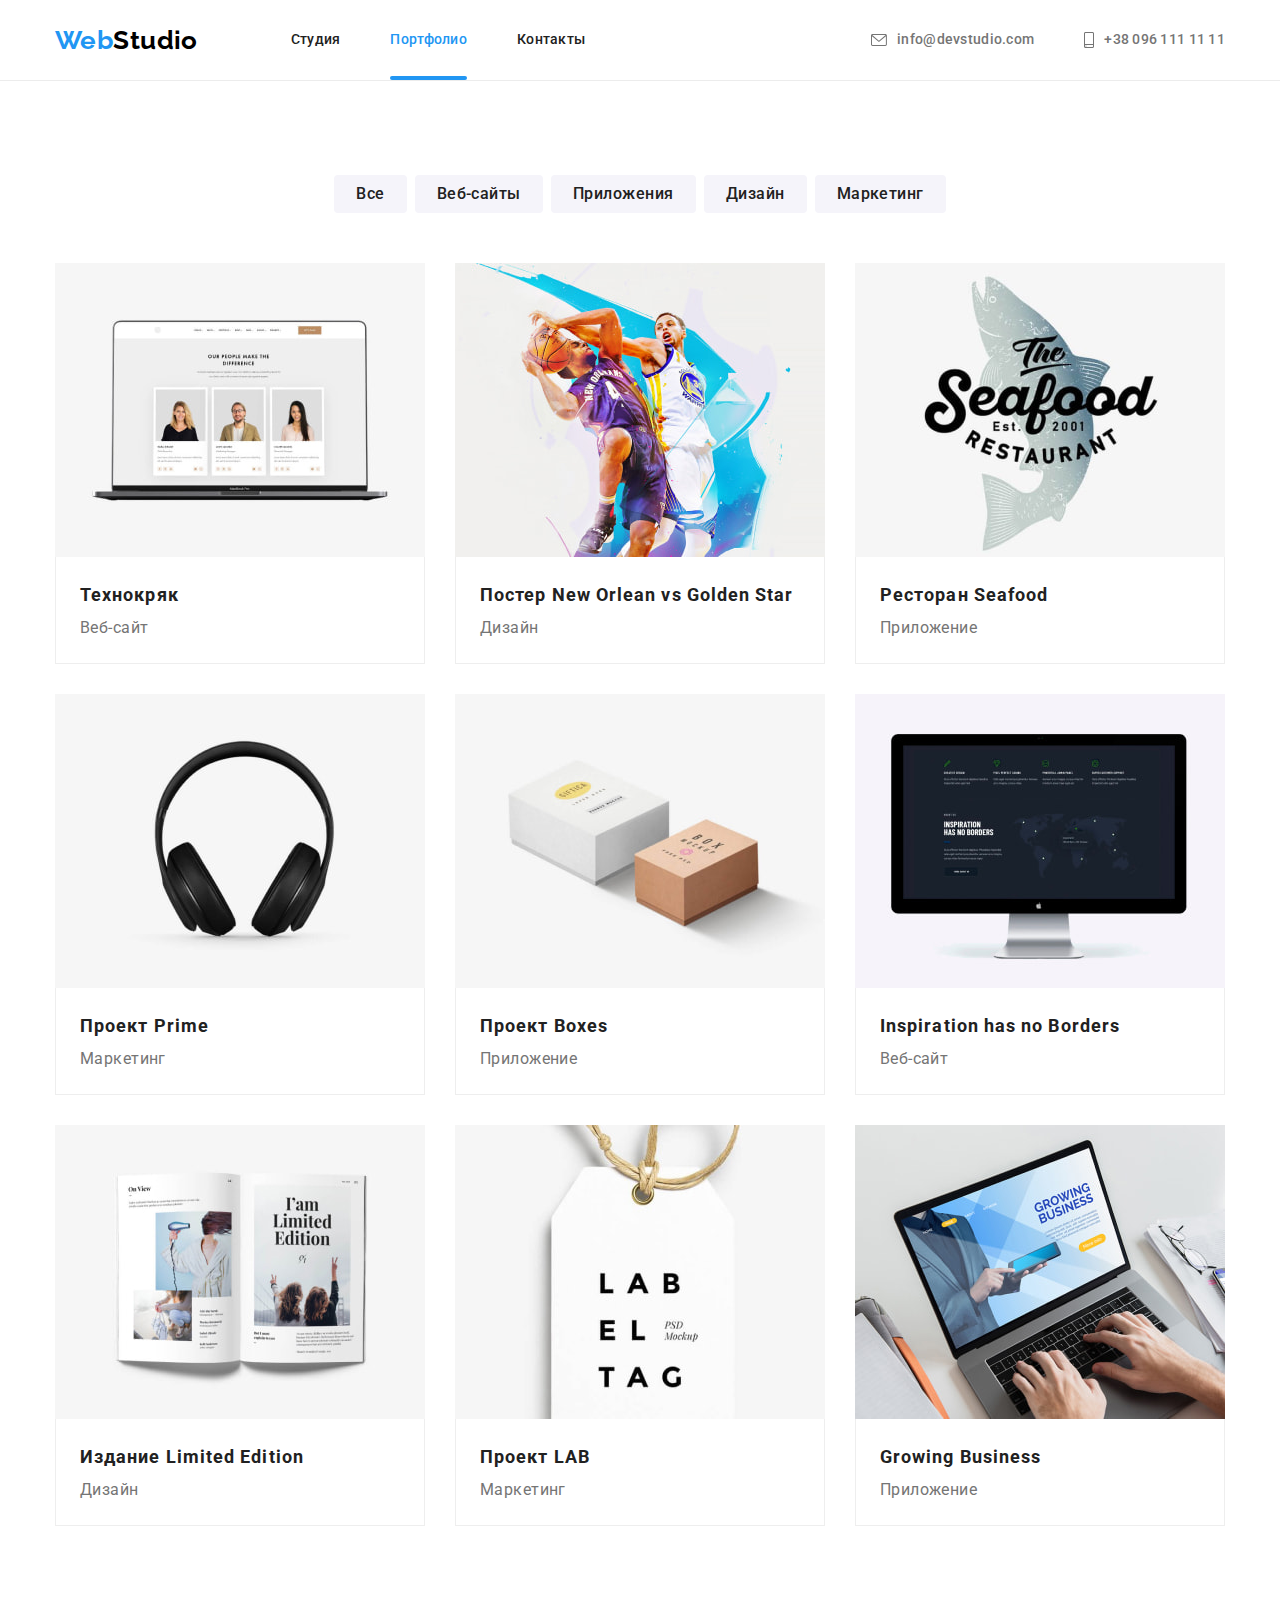
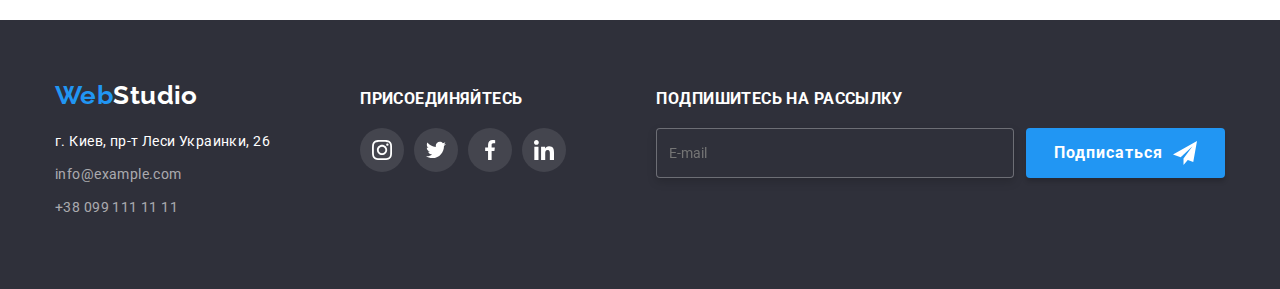
==== commit 48e1104a: "Add google link for portfolio page footer section" ====
--- a/portfolio.html
+++ b/portfolio.html
@@ -282,19 +282,33 @@
           >
           <!-- Our address and contacts-->
           <address class="address">
-            <p class="address__location">г. Киев, пр-т Леси Украинки, 26</p>
-            <a class="address__contacts link" href="mailto:info@example.com"
-              >info@example.com</a
-            >
-            <a class="address__contacts link" href="tel:+380991111111"
-              >+38 099 111 11 11</a
-            >
+            <ul class="address__list">
+              <li class="address__item">
+                <a
+                  class="address__location"
+                  href="https://goo.gl/maps/nL9pkd665aWA4ZFbA"
+                  target="_blank"
+                  >г. Киев, пр-т Леси Украинки, 26</a
+                >
+              </li>
+              <li>
+                <a class="address__contacts link" href="mailto:info@example.com"
+                  >info@example.com</a
+                >
+              </li>
+
+              <li>
+                <a class="address__contacts link" href="tel:+380991111111"
+                  >+38 099 111 11 11</a
+                >
+              </li>
+            </ul>
           </address>
         </div>
         <!-- Join us column -->
         <div class="join-us">
           <h3 class="footer-titles">Присоединяйтесь</h3>
-          <ul class="social-contacts list">
+          <ul class="social-contacts">
             <li class="social-contacts__item">
               <a
                 class="social-contacts__link link"
--- a/css/main.min.css
+++ b/css/main.min.css
@@ -1 +1 @@
-@import"https://fonts.googleapis.com/css2?family=Raleway:wght@700&family=Roboto:wght@400;500;700;900&display=swap";/*! modern-normalize v1.0.0 | MIT License | https://github.com/sindresorhus/modern-normalize */*,*::before,*::after{-webkit-box-sizing:border-box;box-sizing:border-box}:root{-moz-tab-size:4;-o-tab-size:4;tab-size:4}html{line-height:1.15;-webkit-text-size-adjust:100%}body{margin:0}body{font-family:system-ui,-apple-system,"Segoe UI",Roboto,Helvetica,Arial,sans-serif,"Apple Color Emoji","Segoe UI Emoji"}hr{height:0;color:inherit}abbr[title]{-webkit-text-decoration:underline dotted;text-decoration:underline dotted}b,strong{font-weight:bolder}code,kbd,samp,pre{font-family:ui-monospace,SFMono-Regular,Consolas,"Liberation Mono",Menlo,monospace;font-size:1em}small{font-size:80%}sub,sup{font-size:75%;line-height:0;position:relative;vertical-align:baseline}sub{bottom:-0.25em}sup{top:-0.5em}table{text-indent:0;border-color:inherit}button,input,optgroup,select,textarea{font-family:inherit;font-size:100%;line-height:1.15;margin:0}button,select{text-transform:none}button,[type=button],[type=reset],[type=submit]{-webkit-appearance:button}::-moz-focus-inner{border-style:none;padding:0}:-moz-focusring{outline:1px dotted ButtonText}:-moz-ui-invalid{box-shadow:none}legend{padding:0}progress{vertical-align:baseline}::-webkit-inner-spin-button,::-webkit-outer-spin-button{height:auto}[type=search]{-webkit-appearance:textfield;outline-offset:-2px}::-webkit-search-decoration{-webkit-appearance:none}::-webkit-file-upload-button{-webkit-appearance:button;font:inherit}summary{display:list-item}* h1,h2,h3,h4,h5,h6,p,ul{margin:0;padding:0}img{display:block;max-width:100%;height:auto}body{background-color:#fff;color:#757575;font-family:Roboto,sans-serif;font-size:14px;line-height:1.71;letter-spacing:.03em}.example,.filter,.social-contacts,.clients,.social-contact,.our-team__list,.services,.features,.site-nav{list-style:none}.section{padding-top:94px;padding-bottom:94px}.container{margin-left:auto;margin-right:auto;width:1200px;padding-left:15px;padding-right:15px}.header{border-bottom:1px solid #ececec}.header__container{display:-webkit-box;display:-ms-flexbox;display:flex;-ms-flex-wrap:wrap;flex-wrap:wrap}.logo{-ms-flex-item-align:center;align-self:center;color:#000;font-family:Raleway,sans-serif;font-weight:700;font-size:26px;line-height:1.19;text-decoration:none}.logo__accent{color:#2196f3}.main-nav{margin-left:93px;-ms-flex-item-align:center;align-self:center}.site-nav{display:-webkit-box;display:-ms-flexbox;display:flex}.site-nav__item{position:relative}.site-nav__item:not(:last-child){margin-right:50px}.site-nav__link{display:inline-block;padding-top:32px;padding-bottom:32px;color:#212121;font-weight:500;line-height:1.14;letter-spacing:.02em;text-decoration:none;-webkit-transition:color 250ms cubic-bezier(0.4, 0, 0.2, 1);transition:color 250ms cubic-bezier(0.4, 0, 0.2, 1)}.site-nav__link:hover,.site-nav__link:focus{color:#2196f3}.site-nav__link--current{color:#2196f3}.site-nav__link--current::after{content:"";position:absolute;bottom:0;left:0;width:100%;height:4px;border-radius:2px;background-color:#2196f3}.contacts{display:-webkit-inline-box;display:-ms-inline-flexbox;display:inline-flex;-ms-flex-item-align:center;align-self:center;margin-left:auto}.contacts__link{display:-webkit-inline-box;display:-ms-inline-flexbox;display:inline-flex;-webkit-box-align:center;-ms-flex-align:center;align-items:center;color:#757575;font-weight:500;line-height:1.14;letter-spacing:.02em;text-decoration:none;-webkit-transition:color 250ms cubic-bezier(0.4, 0, 0.2, 1);transition:color 250ms cubic-bezier(0.4, 0, 0.2, 1)}.contacts__link:last-child{margin-left:50px}.contacts__link:hover,.contacts__link:focus{color:#2196f3}.contacts__icon-envelope{height:12px;width:16px;margin-right:10px;fill:currentColor}.contacts__icon-smartphone{height:16px;width:10px;margin-right:10px;fill:currentColor}.hero{background-color:#2f303a;text-align:center;padding-top:200px;padding-bottom:200px;margin-left:auto;margin-right:auto;background-repeat:no-repeat;background-position:center;width:1600px;height:600px;background-image:-webkit-gradient(linear, left top, right top, from(rgba(47, 48, 58, 0.4)), to(rgba(47, 48, 58, 0.4))),url(../img/hero.jpg);background-image:linear-gradient(to right, rgba(47, 48, 58, 0.4), rgba(47, 48, 58, 0.4)),url(../img/hero.jpg)}.hero-title{color:#fff;font-weight:900;font-size:44px;line-height:1.36;letter-spacing:.06em;text-transform:uppercase}.hero-button{margin-top:30px;padding:10px 32px;border-radius:4px;border-style:hidden;font-family:Roboto,sans-serif;background-color:#2196f3;color:#fff;font-weight:700;font-size:16px;line-height:1.87;letter-spacing:.06em;-webkit-transition:color 250ms cubic-bezier(0.4, 0, 0.2, 1);transition:color 250ms cubic-bezier(0.4, 0, 0.2, 1)}.hero-button:hover,.hero-button:focus{color:#000;cursor:pointer}.features{display:-webkit-box;display:-ms-flexbox;display:flex}.features__item{display:block;width:270px}.features__item:not(:last-child){margin-right:30px}.features__icon{display:block;padding:25px 100px;margin-bottom:30px;width:270px;height:120px;background-color:#f5f4fa;border-radius:4px}.features__title{margin-bottom:10px;color:#212121;font-weight:700;line-height:1.14;text-transform:uppercase}.services-section{padding-top:0}.secondary-titles{margin-bottom:50px;color:#212121;font-weight:700;font-size:36px;line-height:1.17;text-align:center}.services{display:-webkit-box;display:-ms-flexbox;display:flex;-webkit-box-pack:center;-ms-flex-pack:center;justify-content:center}.services__item{position:relative}.services__item:not(:last-child){margin-right:30px}.services__title{position:absolute;bottom:0;left:0;padding:27px 0;width:100%;height:70px;background:rgba(47,48,58,.8);font-weight:700;line-height:1.14;text-align:center;text-transform:uppercase;color:#fff}.our-team__section{background-color:#f5f4fa}.our-team__title{margin-bottom:50px}.our-team__list{display:-webkit-box;display:-ms-flexbox;display:flex;-ms-flex-wrap:wrap;flex-wrap:wrap}.our-team__card{padding-bottom:30px;border-radius:4px;background-color:#fff;-webkit-box-shadow:0px 1px 3px rgba(0,0,0,.12),0px 1px 1px rgba(0,0,0,.14),0px 2px 1px rgba(0,0,0,.2);box-shadow:0px 1px 3px rgba(0,0,0,.12),0px 1px 1px rgba(0,0,0,.14),0px 2px 1px rgba(0,0,0,.2);border-radius:0px 0px 4px 4px}.our-team__card:not(:last-child){margin-right:30px}.our-team__name{margin-top:30px;margin-bottom:10px;color:#212121;font-weight:500;font-size:16px;line-height:1.19;text-align:center}.our-team__position{margin-bottom:16px;font-size:16px;line-height:1.19;text-align:center}.social-contact{display:-webkit-box;display:-ms-flexbox;display:flex;-webkit-box-pack:center;-ms-flex-pack:center;justify-content:center}.social-contact__item:not(:last-child){margin-right:10px}.social-contact__link{display:-webkit-box;display:-ms-flexbox;display:flex;-webkit-box-pack:center;-ms-flex-pack:center;justify-content:center;-webkit-box-align:center;-ms-flex-align:center;align-items:center;fill:#afb1b8;height:44px;width:44px;border-radius:50%;border:hidden;-webkit-transition:background-color 250ms cubic-bezier(0.4, 0, 0.2, 1),fill 250ms cubic-bezier(0.4, 0, 0.2, 1);transition:background-color 250ms cubic-bezier(0.4, 0, 0.2, 1),fill 250ms cubic-bezier(0.4, 0, 0.2, 1)}.social-contact__link:hover,.social-contact__link:focus{background-color:#2196f3;fill:#fff}.clients{display:-webkit-box;display:-ms-flexbox;display:flex}.clients__item:not(:last-child){margin-right:30px}.clients__link{display:-webkit-box;display:-ms-flexbox;display:flex;-webkit-box-pack:center;-ms-flex-pack:center;justify-content:center;-webkit-box-align:center;-ms-flex-align:center;align-items:center;width:170px;height:72px;fill:#afb1b8;border:1px solid #afb1b8;border-radius:4px;-webkit-transition:border-color 250ms cubic-bezier(0.4, 0, 0.2, 1),fill 250ms cubic-bezier(0.4, 0, 0.2, 1);transition:border-color 250ms cubic-bezier(0.4, 0, 0.2, 1),fill 250ms cubic-bezier(0.4, 0, 0.2, 1)}.clients__link:hover,.clients__link:focus{border-color:#2196f3;fill:#2196f3}.footer{background-color:#2f303a}.footer__container--flex{display:-webkit-box;display:-ms-flexbox;display:flex;-webkit-box-pack:justify;-ms-flex-pack:justify;justify-content:space-between;-webkit-box-align:baseline;-ms-flex-align:baseline;align-items:baseline;padding-top:60px;padding-bottom:60px}.logo__footer{display:block;margin-bottom:20px;color:#fff}.address__location{display:inline-block;margin-bottom:9px;color:#fff}.address__contacts{display:block;margin-bottom:9px;color:rgba(255,255,255,.6);text-decoration:none}.address__contacts:hover,.address__contacts:focus{color:#fff}.footer-titles{margin-bottom:20px;font-weight:700;line-height:1.14;text-transform:uppercase;color:#fff}.social-contacts{display:-webkit-box;display:-ms-flexbox;display:flex;-webkit-box-pack:center;-ms-flex-pack:center;justify-content:center;-webkit-box-align:center;-ms-flex-align:center;align-items:center}.social-contacts__item:not(:first-child){margin-left:10px}.social-contacts__link{display:-webkit-box;display:-ms-flexbox;display:flex;-webkit-box-pack:center;-ms-flex-pack:center;justify-content:center;-webkit-box-align:center;-ms-flex-align:center;align-items:center;fill:#fff;background-color:rgba(255,255,255,.1);width:44px;height:44px;border-radius:50%;border:hidden;-webkit-transition:background-color 250ms cubic-bezier(0.4, 0, 0.2, 1);transition:background-color 250ms cubic-bezier(0.4, 0, 0.2, 1)}.social-contacts__link:hover,.social-contacts__link:focus{background-color:#2196f3}.subscription-form{display:-webkit-box;display:-ms-flexbox;display:flex}.subscription-form__input{margin-right:12px;padding-left:12px;background-color:#2f303a;border:1px solid rgba(255,255,255,.3);-webkit-filter:drop-shadow(0px 4px 4px rgba(0, 0, 0, 0.15));filter:drop-shadow(0px 4px 4px rgba(0, 0, 0, 0.15));border-radius:4px;width:358px;height:50px;color:#fff}.subscription-button{background-color:#2196f3;padding:10px 28px;-webkit-box-shadow:0px 4px 4px rgba(0,0,0,.15);box-shadow:0px 4px 4px rgba(0,0,0,.15);border-radius:4px;border:none;font-weight:700;font-size:16px;line-height:1.87;display:-webkit-box;display:-ms-flexbox;display:flex;-webkit-box-align:center;-ms-flex-align:center;align-items:center;text-align:center;letter-spacing:.06em;color:#fff;cursor:pointer}.subscription-button__icon{margin-left:10px}.backdrop.backdrop--is-hidden{visibility:hidden;opacity:0;pointer-events:none}.backdrop{position:fixed;top:0;left:0;width:100%;height:100%;background-color:rgba(0,0,0,.2);-webkit-transition:opacity 250ms linear;transition:opacity 250ms linear}.modal{position:absolute;top:50%;left:50%;-webkit-transform:translate(-50%, -50%) scale(1);transform:translate(-50%, -50%) scale(1);-webkit-transition:-webkit-transform 250ms linear;transition:-webkit-transform 250ms linear;transition:transform 250ms linear;transition:transform 250ms linear, -webkit-transform 250ms linear;min-width:528px;min-height:581px;background-color:#fff;padding:40px}.backdrop--is-hidden .modal{-webkit-transform:translate(-50%, -50%) scale(0.4);transform:translate(-50%, -50%) scale(0.4)}.close-button{position:absolute;right:8px;top:8px;padding:0;display:block;-webkit-box-sizing:border-box;box-sizing:border-box;width:30px;height:30px;border:1px solid rgba(0,0,0,.1);border-radius:50%;background-color:#fff;cursor:pointer}.close-button__icon{display:-webkit-inline-box;display:-ms-inline-flexbox;display:inline-flex;position:relative;top:2px;width:18px;height:18px}.close-button:focus .close-button__icon,.close-button:hover .close-button__icon{fill:#2196f3;-webkit-transition:fill 250ms cubic-bezier(0.4, 0, 0.2, 1);transition:fill 250ms cubic-bezier(0.4, 0, 0.2, 1)}.modal__title{margin-bottom:12px;color:#212121;font-weight:700;font-size:20px;line-height:1.15;text-align:center}.form-field{margin-bottom:20px}.form-field__label{display:block;margin-bottom:4px;font-size:12px;line-height:1.17;letter-spacing:.01em}.form-field__input-area{position:relative}.form-field__icon{position:absolute;width:18px;height:18px;top:50%;left:12px;-webkit-transform:translateY(-50%);transform:translateY(-50%);fill:#212121;-webkit-transition:fill 250ms cubic-bezier(0.4, 0, 0.2, 1);transition:fill 250ms cubic-bezier(0.4, 0, 0.2, 1)}.form-field__input-area:focus-within .form-field__icon{fill:#2196f3}.form-field__input{width:100%;height:40px;padding-left:42px;border:1px solid rgba(33,33,33,.2);-webkit-box-sizing:border-box;box-sizing:border-box;border-radius:4px;-webkit-transition:border 250ms cubic-bezier(0.4, 0, 0.2, 1);transition:border 250ms cubic-bezier(0.4, 0, 0.2, 1)}.form-field__input:focus-within{border:1px solid #2196f3;outline:none}.form-field__comment-input{resize:none;border:1px solid rgba(33,33,33,.2);-webkit-box-sizing:border-box;box-sizing:border-box;border-radius:4px;padding:12px 16px;-webkit-transition:border 250ms cubic-bezier(0.4, 0, 0.2, 1);transition:border 250ms cubic-bezier(0.4, 0, 0.2, 1)}.form-field__comment-input:focus-within{border:1px solid #2196f3;outline:none}.agreement-field{position:relative;margin-bottom:30px;padding-left:42px}.agreement-field__label{position:relative}.agreement-field__input{position:absolute;overflow:hidden;clip:rect(0 0 0 0);width:16px;height:15px}.agreement-field__icon{display:block;-webkit-box-sizing:border-box;box-sizing:border-box;position:absolute;top:0;left:-25px;fill:#fff;stroke:#fff;width:16px;height:15px;border:2px solid #212121;border-radius:4px;-webkit-transition:border-color 250ms cubic-bezier(0.4, 0, 0.2, 1),background-color 250ms cubic-bezier(0.4, 0, 0.2, 1);transition:border-color 250ms cubic-bezier(0.4, 0, 0.2, 1),background-color 250ms cubic-bezier(0.4, 0, 0.2, 1)}.agreement-field__input:checked+.agreement-field__icon{border-color:#2196f3;background-color:#2196f3}.agreement-field__link{color:#2196f3}.modal-submit{display:-webkit-box;display:-ms-flexbox;display:flex;-webkit-box-pack:center;-ms-flex-pack:center;justify-content:center}.modal-submit__button{display:-webkit-box;display:-ms-flexbox;display:flex;-webkit-box-align:center;-ms-flex-align:center;align-items:center;text-align:center;padding:10px 55px;font-weight:bold;font-size:16px;line-height:1.87;color:#fff;background-color:#2196f3;letter-spacing:.06em;-webkit-box-shadow:0px 4px 4px rgba(0,0,0,.15);box-shadow:0px 4px 4px rgba(0,0,0,.15);border-radius:4px;border:hidden;cursor:pointer}.filter{display:-webkit-box;display:-ms-flexbox;display:flex;-webkit-box-pack:center;-ms-flex-pack:center;justify-content:center;margin-bottom:50px}.filter__item:not(:nth-child(5n)){margin-right:8px}.filter__button{padding:6px 22px;font-family:Roboto,sans-serif;color:#212121;background-color:#f5f4fa;font-weight:500;font-size:16px;line-height:1.62;letter-spacing:.03em;text-align:center;cursor:pointer;border-radius:4px;border-style:hidden;-webkit-transition:color 250ms cubic-bezier(0.4, 0, 0.2, 1),background-color 250ms cubic-bezier(0.4, 0, 0.2, 1),-webkit-box-shadow 250ms cubic-bezier(0.4, 0, 0.2, 1);transition:color 250ms cubic-bezier(0.4, 0, 0.2, 1),background-color 250ms cubic-bezier(0.4, 0, 0.2, 1),-webkit-box-shadow 250ms cubic-bezier(0.4, 0, 0.2, 1);transition:color 250ms cubic-bezier(0.4, 0, 0.2, 1),background-color 250ms cubic-bezier(0.4, 0, 0.2, 1),box-shadow 250ms cubic-bezier(0.4, 0, 0.2, 1);transition:color 250ms cubic-bezier(0.4, 0, 0.2, 1),background-color 250ms cubic-bezier(0.4, 0, 0.2, 1),box-shadow 250ms cubic-bezier(0.4, 0, 0.2, 1),-webkit-box-shadow 250ms cubic-bezier(0.4, 0, 0.2, 1)}.filter__button:hover,.filter__button:focus{color:#fff;background-color:#2196f3;-webkit-box-shadow:0px 3px 1px rgba(0,0,0,.1),0px 1px 2px rgba(0,0,0,.08),0px 2px 2px rgba(0,0,0,.12);box-shadow:0px 3px 1px rgba(0,0,0,.1),0px 1px 2px rgba(0,0,0,.08),0px 2px 2px rgba(0,0,0,.12)}.example{display:-webkit-box;display:-ms-flexbox;display:flex;-ms-flex-wrap:wrap;flex-wrap:wrap;margin-right:-30px;margin-bottom:-30px}.example__card{-ms-flex-preferred-size:calc(100% / 3 - 30px);flex-basis:calc(100% / 3 - 30px);margin-right:30px;margin-bottom:30px;-webkit-transition:-webkit-box-shadow 250ms cubic-bezier(0.4, 0, 0.2, 1);transition:-webkit-box-shadow 250ms cubic-bezier(0.4, 0, 0.2, 1);transition:box-shadow 250ms cubic-bezier(0.4, 0, 0.2, 1);transition:box-shadow 250ms cubic-bezier(0.4, 0, 0.2, 1), -webkit-box-shadow 250ms cubic-bezier(0.4, 0, 0.2, 1)}.example__card:hover,.example__card:focus{-webkit-box-shadow:0px 1px 1px rgba(0,0,0,.12),0px 4px 4px rgba(0,0,0,.06),1px 4px 6px rgba(0,0,0,.16);box-shadow:0px 1px 1px rgba(0,0,0,.12),0px 4px 4px rgba(0,0,0,.06),1px 4px 6px rgba(0,0,0,.16)}.example__link{text-decoration:none}.example__content{position:relative;bottom:0;left:0;overflow:hidden;opacity:1}.example__text{position:absolute;-webkit-transform:translateY(100%);transform:translateY(100%);-webkit-transition:-webkit-transform 250ms cubic-bezier(0.4, 0, 0.2, 1);transition:-webkit-transform 250ms cubic-bezier(0.4, 0, 0.2, 1);transition:transform 250ms cubic-bezier(0.4, 0, 0.2, 1);transition:transform 250ms cubic-bezier(0.4, 0, 0.2, 1), -webkit-transform 250ms cubic-bezier(0.4, 0, 0.2, 1);width:100%;height:100%;padding:63px 24px;background-color:rgba(33,150,243,.9);font-size:18px;line-height:1.56;color:#fff}.example__card:hover .example__text,.example__card:focus .example__text{-webkit-transform:translateY(0);transform:translateY(0)}.example__description{padding:20px 24px;border-right:1px solid #eee;border-left:1px solid #eee;border-bottom:1px solid #eee}.example__name{color:#212121;font-weight:700;font-size:18px;line-height:2;letter-spacing:.06em}.example__type{font-size:16px;line-height:1.87;color:#757575}/*# sourceMappingURL=main.min.css.map */+@import"https://fonts.googleapis.com/css2?family=Raleway:wght@700&family=Roboto:wght@400;500;700;900&display=swap";/*! modern-normalize v1.0.0 | MIT License | https://github.com/sindresorhus/modern-normalize */*,*::before,*::after{-webkit-box-sizing:border-box;box-sizing:border-box}:root{-moz-tab-size:4;-o-tab-size:4;tab-size:4}html{line-height:1.15;-webkit-text-size-adjust:100%}body{margin:0}body{font-family:system-ui,-apple-system,"Segoe UI",Roboto,Helvetica,Arial,sans-serif,"Apple Color Emoji","Segoe UI Emoji"}hr{height:0;color:inherit}abbr[title]{-webkit-text-decoration:underline dotted;text-decoration:underline dotted}b,strong{font-weight:bolder}code,kbd,samp,pre{font-family:ui-monospace,SFMono-Regular,Consolas,"Liberation Mono",Menlo,monospace;font-size:1em}small{font-size:80%}sub,sup{font-size:75%;line-height:0;position:relative;vertical-align:baseline}sub{bottom:-0.25em}sup{top:-0.5em}table{text-indent:0;border-color:inherit}button,input,optgroup,select,textarea{font-family:inherit;font-size:100%;line-height:1.15;margin:0}button,select{text-transform:none}button,[type=button],[type=reset],[type=submit]{-webkit-appearance:button}::-moz-focus-inner{border-style:none;padding:0}:-moz-focusring{outline:1px dotted ButtonText}:-moz-ui-invalid{box-shadow:none}legend{padding:0}progress{vertical-align:baseline}::-webkit-inner-spin-button,::-webkit-outer-spin-button{height:auto}[type=search]{-webkit-appearance:textfield;outline-offset:-2px}::-webkit-search-decoration{-webkit-appearance:none}::-webkit-file-upload-button{-webkit-appearance:button;font:inherit}summary{display:list-item}* h1,h2,h3,h4,h5,h6,p,ul{margin:0;padding:0}img{display:block;max-width:100%;height:auto}body{background-color:#fff;color:#757575;font-family:Roboto,sans-serif;font-size:14px;line-height:1.71;letter-spacing:.03em}.example,.filter,.social-contacts,.clients,.social-contact,.our-team__list,.services,.features,.site-nav{list-style:none}.section{padding-top:94px;padding-bottom:94px}.container{margin-left:auto;margin-right:auto;width:1200px;padding-left:15px;padding-right:15px}.header{border-bottom:1px solid #ececec}.header__container{display:-webkit-box;display:-ms-flexbox;display:flex;-ms-flex-wrap:wrap;flex-wrap:wrap}.logo{-ms-flex-item-align:center;align-self:center;color:#000;font-family:Raleway,sans-serif;font-weight:700;font-size:26px;line-height:1.19;text-decoration:none}.logo__accent{color:#2196f3}.main-nav{margin-left:93px;-ms-flex-item-align:center;align-self:center}.site-nav{display:-webkit-box;display:-ms-flexbox;display:flex}.site-nav__item{position:relative}.site-nav__item:not(:last-child){margin-right:50px}.site-nav__link{display:inline-block;padding-top:32px;padding-bottom:32px;color:#212121;font-weight:500;line-height:1.14;letter-spacing:.02em;text-decoration:none;-webkit-transition:color 250ms cubic-bezier(0.4, 0, 0.2, 1);transition:color 250ms cubic-bezier(0.4, 0, 0.2, 1)}.site-nav__link:hover,.site-nav__link:focus{color:#2196f3}.site-nav__link--current{color:#2196f3}.site-nav__link--current::after{content:"";position:absolute;bottom:0;left:0;width:100%;height:4px;border-radius:2px;background-color:#2196f3}.contacts{display:-webkit-inline-box;display:-ms-inline-flexbox;display:inline-flex;-ms-flex-item-align:center;align-self:center;margin-left:auto}.contacts__link{display:-webkit-inline-box;display:-ms-inline-flexbox;display:inline-flex;-webkit-box-align:center;-ms-flex-align:center;align-items:center;color:#757575;font-weight:500;line-height:1.14;letter-spacing:.02em;text-decoration:none;-webkit-transition:color 250ms cubic-bezier(0.4, 0, 0.2, 1);transition:color 250ms cubic-bezier(0.4, 0, 0.2, 1)}.contacts__link:last-child{margin-left:50px}.contacts__link:hover,.contacts__link:focus{color:#2196f3}.contacts__icon-envelope{height:12px;width:16px;margin-right:10px;fill:currentColor}.contacts__icon-smartphone{height:16px;width:10px;margin-right:10px;fill:currentColor}.hero{background-color:#2f303a;text-align:center;padding-top:200px;padding-bottom:200px;margin-left:auto;margin-right:auto;background-repeat:no-repeat;background-position:center;max-width:1600px;height:600px;background-image:-webkit-gradient(linear, left top, right top, from(rgba(47, 48, 58, 0.4)), to(rgba(47, 48, 58, 0.4))),url(../img/hero.jpg);background-image:linear-gradient(to right, rgba(47, 48, 58, 0.4), rgba(47, 48, 58, 0.4)),url(../img/hero.jpg)}.hero-title{color:#fff;font-weight:900;font-size:44px;line-height:1.36;letter-spacing:.06em;text-transform:uppercase}.hero-button{margin-top:30px;padding:10px 32px;border-radius:4px;border-style:hidden;font-family:Roboto,sans-serif;background-color:#2196f3;color:#fff;font-weight:700;font-size:16px;line-height:1.87;letter-spacing:.06em;-webkit-transition:color 250ms cubic-bezier(0.4, 0, 0.2, 1);transition:color 250ms cubic-bezier(0.4, 0, 0.2, 1)}.hero-button:hover,.hero-button:focus{color:#000;cursor:pointer}.features{display:-webkit-box;display:-ms-flexbox;display:flex;-ms-flex-wrap:wrap;flex-wrap:wrap;margin-right:-30px}.features__item{margin-right:30px;-ms-flex-preferred-size:calc((100% - 120px) / 4);flex-basis:calc((100% - 120px) / 4)}.features__icon{padding:25px 100px;margin-bottom:30px;width:100%;height:120px;background-color:#f5f4fa;border-radius:4px}.features__title{margin-bottom:10px;color:#212121;font-weight:700;line-height:1.14;text-transform:uppercase}.services-section{padding-top:0}.secondary-titles{margin-bottom:50px;color:#212121;font-weight:700;font-size:36px;line-height:1.17;text-align:center}.services{display:-webkit-box;display:-ms-flexbox;display:flex;-ms-flex-wrap:wrap;flex-wrap:wrap;margin-right:-30px}.services__item{position:relative;margin-right:30px;-ms-flex-preferred-size:calc((100% - 90px) / 3);flex-basis:calc((100% - 90px) / 3)}.services__title{position:absolute;bottom:0;left:0;padding:27px 0;width:100%;height:70px;background:rgba(47,48,58,.8);font-weight:700;line-height:1.14;text-align:center;text-transform:uppercase;color:#fff}.our-team__section{background-color:#f5f4fa}.our-team__title{margin-bottom:50px}.our-team__list{display:-webkit-box;display:-ms-flexbox;display:flex;-ms-flex-wrap:wrap;flex-wrap:wrap;margin-right:-30px;text-align:center}.our-team__card{padding-bottom:30px;margin-right:30px;-ms-flex-preferred-size:calc((100% - 120px) / 4);flex-basis:calc((100% - 120px) / 4);border-radius:4px;background-color:#fff;-webkit-box-shadow:0px 1px 3px rgba(0,0,0,.12),0px 1px 1px rgba(0,0,0,.14),0px 2px 1px rgba(0,0,0,.2);box-shadow:0px 1px 3px rgba(0,0,0,.12),0px 1px 1px rgba(0,0,0,.14),0px 2px 1px rgba(0,0,0,.2);border-radius:0px 0px 4px 4px}.our-team__name{margin-top:30px;margin-bottom:10px;color:#212121;font-weight:500;font-size:16px;line-height:1.19}.our-team__position{margin-bottom:16px;font-size:16px;line-height:1.19}.social-contact{display:-webkit-box;display:-ms-flexbox;display:flex;-webkit-box-pack:center;-ms-flex-pack:center;justify-content:center}.social-contact__item:not(:last-child){margin-right:10px}.social-contact__link{display:-webkit-box;display:-ms-flexbox;display:flex;-webkit-box-pack:center;-ms-flex-pack:center;justify-content:center;-webkit-box-align:center;-ms-flex-align:center;align-items:center;fill:#afb1b8;height:44px;width:44px;border-radius:50%;border:hidden;-webkit-transition:background-color 250ms cubic-bezier(0.4, 0, 0.2, 1),fill 250ms cubic-bezier(0.4, 0, 0.2, 1);transition:background-color 250ms cubic-bezier(0.4, 0, 0.2, 1),fill 250ms cubic-bezier(0.4, 0, 0.2, 1)}.social-contact__link:hover,.social-contact__link:focus{background-color:#2196f3;fill:#fff}.clients{display:-webkit-box;display:-ms-flexbox;display:flex;-ms-flex-wrap:wrap;flex-wrap:wrap;margin-right:-30px}.clients__item{margin-right:30px;-ms-flex-preferred-size:calc((100% - 180px) / 6);flex-basis:calc((100% - 180px) / 6)}.clients__link{display:-webkit-box;display:-ms-flexbox;display:flex;-webkit-box-pack:center;-ms-flex-pack:center;justify-content:center;-webkit-box-align:center;-ms-flex-align:center;align-items:center;height:72px;fill:#afb1b8;border:1px solid #afb1b8;border-radius:4px;-webkit-transition:border-color 250ms cubic-bezier(0.4, 0, 0.2, 1),fill 250ms cubic-bezier(0.4, 0, 0.2, 1);transition:border-color 250ms cubic-bezier(0.4, 0, 0.2, 1),fill 250ms cubic-bezier(0.4, 0, 0.2, 1)}.clients__link:hover,.clients__link:focus{border-color:#2196f3;fill:#2196f3}.footer{background-color:#2f303a}.footer__container--flex{display:-webkit-box;display:-ms-flexbox;display:flex;-webkit-box-pack:justify;-ms-flex-pack:justify;justify-content:space-between;-webkit-box-align:baseline;-ms-flex-align:baseline;align-items:baseline;padding-top:60px;padding-bottom:60px}.logo__footer{display:block;margin-bottom:20px;color:#fff}.address__list{list-style:none;font-style:normal}.address__location{display:inline-block;margin-bottom:9px;color:#fff;text-decoration:none;-webkit-transition:color 250ms cubic-bezier(0.4, 0, 0.2, 1);transition:color 250ms cubic-bezier(0.4, 0, 0.2, 1)}.address__location:hover,.address__location:focus{color:#2196f3}.address__contacts{display:block;margin-bottom:9px;color:rgba(255,255,255,.6);text-decoration:none;-webkit-transition:color 250ms cubic-bezier(0.4, 0, 0.2, 1);transition:color 250ms cubic-bezier(0.4, 0, 0.2, 1)}.address__contacts:hover,.address__contacts:focus{color:#2196f3}.footer-titles{margin-bottom:20px;font-weight:700;line-height:1.14;text-transform:uppercase;color:#fff}.social-contacts{display:-webkit-box;display:-ms-flexbox;display:flex;-webkit-box-pack:center;-ms-flex-pack:center;justify-content:center;-webkit-box-align:center;-ms-flex-align:center;align-items:center}.social-contacts__item:not(:last-child){margin-right:10px}.social-contacts__link{display:-webkit-box;display:-ms-flexbox;display:flex;-webkit-box-pack:center;-ms-flex-pack:center;justify-content:center;-webkit-box-align:center;-ms-flex-align:center;align-items:center;fill:#fff;background-color:rgba(255,255,255,.1);width:44px;height:44px;border-radius:50%;border:hidden;-webkit-transition:background-color 250ms cubic-bezier(0.4, 0, 0.2, 1);transition:background-color 250ms cubic-bezier(0.4, 0, 0.2, 1)}.social-contacts__link:hover,.social-contacts__link:focus{background-color:#2196f3}.subscription-form{display:-webkit-box;display:-ms-flexbox;display:flex}.subscription-form__input{margin-right:12px;padding-left:12px;background-color:#2f303a;border:1px solid rgba(255,255,255,.3);-webkit-filter:drop-shadow(0px 4px 4px rgba(0, 0, 0, 0.15));filter:drop-shadow(0px 4px 4px rgba(0, 0, 0, 0.15));border-radius:4px;width:358px;height:50px;color:#fff}.subscription-button{background-color:#2196f3;padding:10px 28px;-webkit-box-shadow:0px 4px 4px rgba(0,0,0,.15);box-shadow:0px 4px 4px rgba(0,0,0,.15);border-radius:4px;border:none;font-weight:700;font-size:16px;line-height:1.87;display:-webkit-box;display:-ms-flexbox;display:flex;-webkit-box-align:center;-ms-flex-align:center;align-items:center;text-align:center;letter-spacing:.06em;color:#fff;cursor:pointer}.subscription-button__icon{margin-left:10px}.backdrop.backdrop--is-hidden{visibility:hidden;opacity:0;pointer-events:none}.backdrop{position:fixed;top:0;left:0;width:100%;height:100%;background-color:rgba(0,0,0,.2);-webkit-transition:opacity 250ms linear;transition:opacity 250ms linear}.modal{position:absolute;top:50%;left:50%;-webkit-transform:translate(-50%, -50%) scale(1);transform:translate(-50%, -50%) scale(1);-webkit-transition:-webkit-transform 250ms linear;transition:-webkit-transform 250ms linear;transition:transform 250ms linear;transition:transform 250ms linear, -webkit-transform 250ms linear;min-width:528px;min-height:581px;background-color:#fff;padding:40px}.backdrop--is-hidden .modal{-webkit-transform:translate(-50%, -50%) scale(0.4);transform:translate(-50%, -50%) scale(0.4)}.close-button{position:absolute;right:8px;top:8px;padding:0;-webkit-box-sizing:border-box;box-sizing:border-box;width:30px;height:30px;border:1px solid rgba(0,0,0,.1);border-radius:50%;background-color:#fff;cursor:pointer}.close-button__icon{display:-webkit-inline-box;display:-ms-inline-flexbox;display:inline-flex;position:relative;top:2px;width:18px;height:18px}.close-button:focus .close-button__icon,.close-button:hover .close-button__icon{fill:#2196f3;-webkit-transition:fill 250ms cubic-bezier(0.4, 0, 0.2, 1);transition:fill 250ms cubic-bezier(0.4, 0, 0.2, 1)}.modal__title{margin-bottom:12px;color:#212121;font-weight:700;font-size:20px;line-height:1.15;text-align:center}.form-field{margin-bottom:20px}.form-field__label{display:block;margin-bottom:4px;font-size:12px;line-height:1.17;letter-spacing:.01em}.form-field__input-area{position:relative}.form-field__icon{position:absolute;width:18px;height:18px;top:50%;left:12px;-webkit-transform:translateY(-50%);transform:translateY(-50%);fill:#212121;-webkit-transition:fill 250ms cubic-bezier(0.4, 0, 0.2, 1);transition:fill 250ms cubic-bezier(0.4, 0, 0.2, 1)}.form-field__input-area:focus-within .form-field__icon{fill:#2196f3}.form-field__input{width:100%;height:40px;padding-left:42px;border:1px solid rgba(33,33,33,.2);-webkit-box-sizing:border-box;box-sizing:border-box;border-radius:4px;-webkit-transition:border 250ms cubic-bezier(0.4, 0, 0.2, 1);transition:border 250ms cubic-bezier(0.4, 0, 0.2, 1)}.form-field__input:focus-within{border:1px solid #2196f3;outline:none}.form-field__comment-input{resize:none;border:1px solid rgba(33,33,33,.2);-webkit-box-sizing:border-box;box-sizing:border-box;border-radius:4px;padding:12px 16px;-webkit-transition:border 250ms cubic-bezier(0.4, 0, 0.2, 1);transition:border 250ms cubic-bezier(0.4, 0, 0.2, 1)}.form-field__comment-input:focus-within{border:1px solid #2196f3;outline:none}.agreement-field{position:relative;margin-bottom:30px;padding-left:42px}.agreement-field__label{position:relative}.agreement-field__input{position:absolute;overflow:hidden;clip:rect(0 0 0 0);width:16px;height:15px}.agreement-field__icon{-webkit-box-sizing:border-box;box-sizing:border-box;position:absolute;top:0;left:-25px;fill:#fff;stroke:#fff;width:16px;height:15px;border:2px solid #212121;border-radius:4px;-webkit-transition:border-color 250ms cubic-bezier(0.4, 0, 0.2, 1),background-color 250ms cubic-bezier(0.4, 0, 0.2, 1);transition:border-color 250ms cubic-bezier(0.4, 0, 0.2, 1),background-color 250ms cubic-bezier(0.4, 0, 0.2, 1)}.agreement-field__input:checked+.agreement-field__icon{border-color:#2196f3;background-color:#2196f3}.agreement-field__link{color:#2196f3}.modal-submit{display:-webkit-box;display:-ms-flexbox;display:flex;-webkit-box-pack:center;-ms-flex-pack:center;justify-content:center}.modal-submit__button{display:-webkit-box;display:-ms-flexbox;display:flex;-webkit-box-align:center;-ms-flex-align:center;align-items:center;text-align:center;padding:10px 55px;font-weight:bold;font-size:16px;line-height:1.87;color:#fff;background-color:#2196f3;letter-spacing:.06em;-webkit-box-shadow:0px 4px 4px rgba(0,0,0,.15);box-shadow:0px 4px 4px rgba(0,0,0,.15);border-radius:4px;border:hidden;cursor:pointer}.filter{display:-webkit-box;display:-ms-flexbox;display:flex;-webkit-box-pack:center;-ms-flex-pack:center;justify-content:center;margin-bottom:50px}.filter__item:not(:last-child){margin-right:8px}.filter__button{padding:6px 22px;font-family:Roboto,sans-serif;color:#212121;background-color:#f5f4fa;font-weight:500;font-size:16px;line-height:1.62;letter-spacing:.03em;text-align:center;cursor:pointer;border-radius:4px;border-style:hidden;-webkit-transition:color 250ms cubic-bezier(0.4, 0, 0.2, 1),background-color 250ms cubic-bezier(0.4, 0, 0.2, 1),-webkit-box-shadow 250ms cubic-bezier(0.4, 0, 0.2, 1);transition:color 250ms cubic-bezier(0.4, 0, 0.2, 1),background-color 250ms cubic-bezier(0.4, 0, 0.2, 1),-webkit-box-shadow 250ms cubic-bezier(0.4, 0, 0.2, 1);transition:color 250ms cubic-bezier(0.4, 0, 0.2, 1),background-color 250ms cubic-bezier(0.4, 0, 0.2, 1),box-shadow 250ms cubic-bezier(0.4, 0, 0.2, 1);transition:color 250ms cubic-bezier(0.4, 0, 0.2, 1),background-color 250ms cubic-bezier(0.4, 0, 0.2, 1),box-shadow 250ms cubic-bezier(0.4, 0, 0.2, 1),-webkit-box-shadow 250ms cubic-bezier(0.4, 0, 0.2, 1)}.filter__button:hover,.filter__button:focus{color:#fff;background-color:#2196f3;-webkit-box-shadow:0px 3px 1px rgba(0,0,0,.1),0px 1px 2px rgba(0,0,0,.08),0px 2px 2px rgba(0,0,0,.12);box-shadow:0px 3px 1px rgba(0,0,0,.1),0px 1px 2px rgba(0,0,0,.08),0px 2px 2px rgba(0,0,0,.12)}.example{display:-webkit-box;display:-ms-flexbox;display:flex;-ms-flex-wrap:wrap;flex-wrap:wrap;margin-right:-30px;margin-bottom:-30px}.example__card{-ms-flex-preferred-size:calc((100% - 90px) / 3);flex-basis:calc((100% - 90px) / 3);margin-right:30px;margin-bottom:30px;-webkit-transition:-webkit-box-shadow 250ms cubic-bezier(0.4, 0, 0.2, 1);transition:-webkit-box-shadow 250ms cubic-bezier(0.4, 0, 0.2, 1);transition:box-shadow 250ms cubic-bezier(0.4, 0, 0.2, 1);transition:box-shadow 250ms cubic-bezier(0.4, 0, 0.2, 1), -webkit-box-shadow 250ms cubic-bezier(0.4, 0, 0.2, 1)}.example__card:hover,.example__card:focus{-webkit-box-shadow:0px 1px 1px rgba(0,0,0,.12),0px 4px 4px rgba(0,0,0,.06),1px 4px 6px rgba(0,0,0,.16);box-shadow:0px 1px 1px rgba(0,0,0,.12),0px 4px 4px rgba(0,0,0,.06),1px 4px 6px rgba(0,0,0,.16)}.example__link{text-decoration:none}.example__content{position:relative;bottom:0;left:0;overflow:hidden;opacity:1}.example__text{position:absolute;-webkit-transform:translateY(100%);transform:translateY(100%);-webkit-transition:-webkit-transform 250ms cubic-bezier(0.4, 0, 0.2, 1);transition:-webkit-transform 250ms cubic-bezier(0.4, 0, 0.2, 1);transition:transform 250ms cubic-bezier(0.4, 0, 0.2, 1);transition:transform 250ms cubic-bezier(0.4, 0, 0.2, 1), -webkit-transform 250ms cubic-bezier(0.4, 0, 0.2, 1);width:100%;height:100%;padding:63px 24px;background-color:rgba(33,150,243,.9);font-size:18px;line-height:1.56;color:#fff}.example__card:hover .example__text,.example__card:focus .example__text{-webkit-transform:translateY(0);transform:translateY(0)}.example__description{padding:20px 24px;border-right:1px solid #eee;border-left:1px solid #eee;border-bottom:1px solid #eee}.example__name{color:#212121;font-weight:700;font-size:18px;line-height:2;letter-spacing:.06em}.example__type{font-size:16px;line-height:1.87;color:#757575}/*# sourceMappingURL=main.min.css.map */